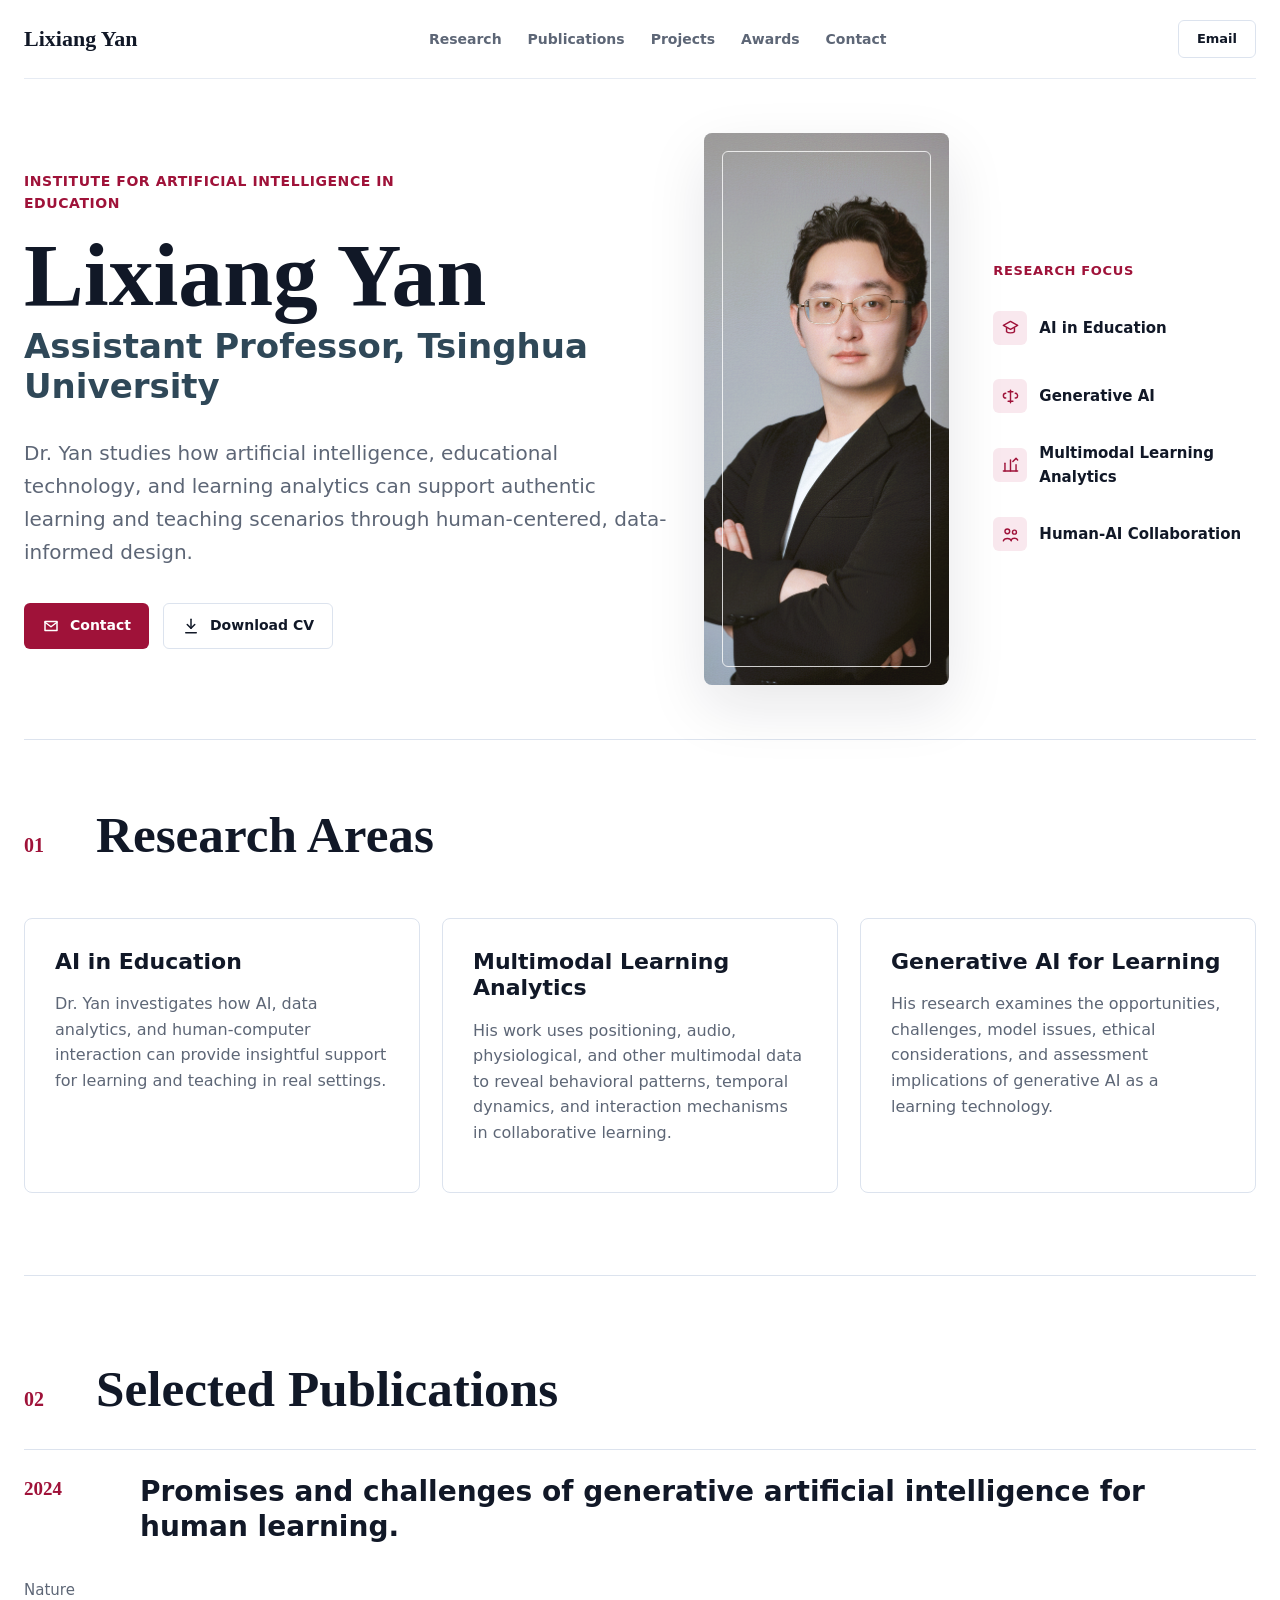
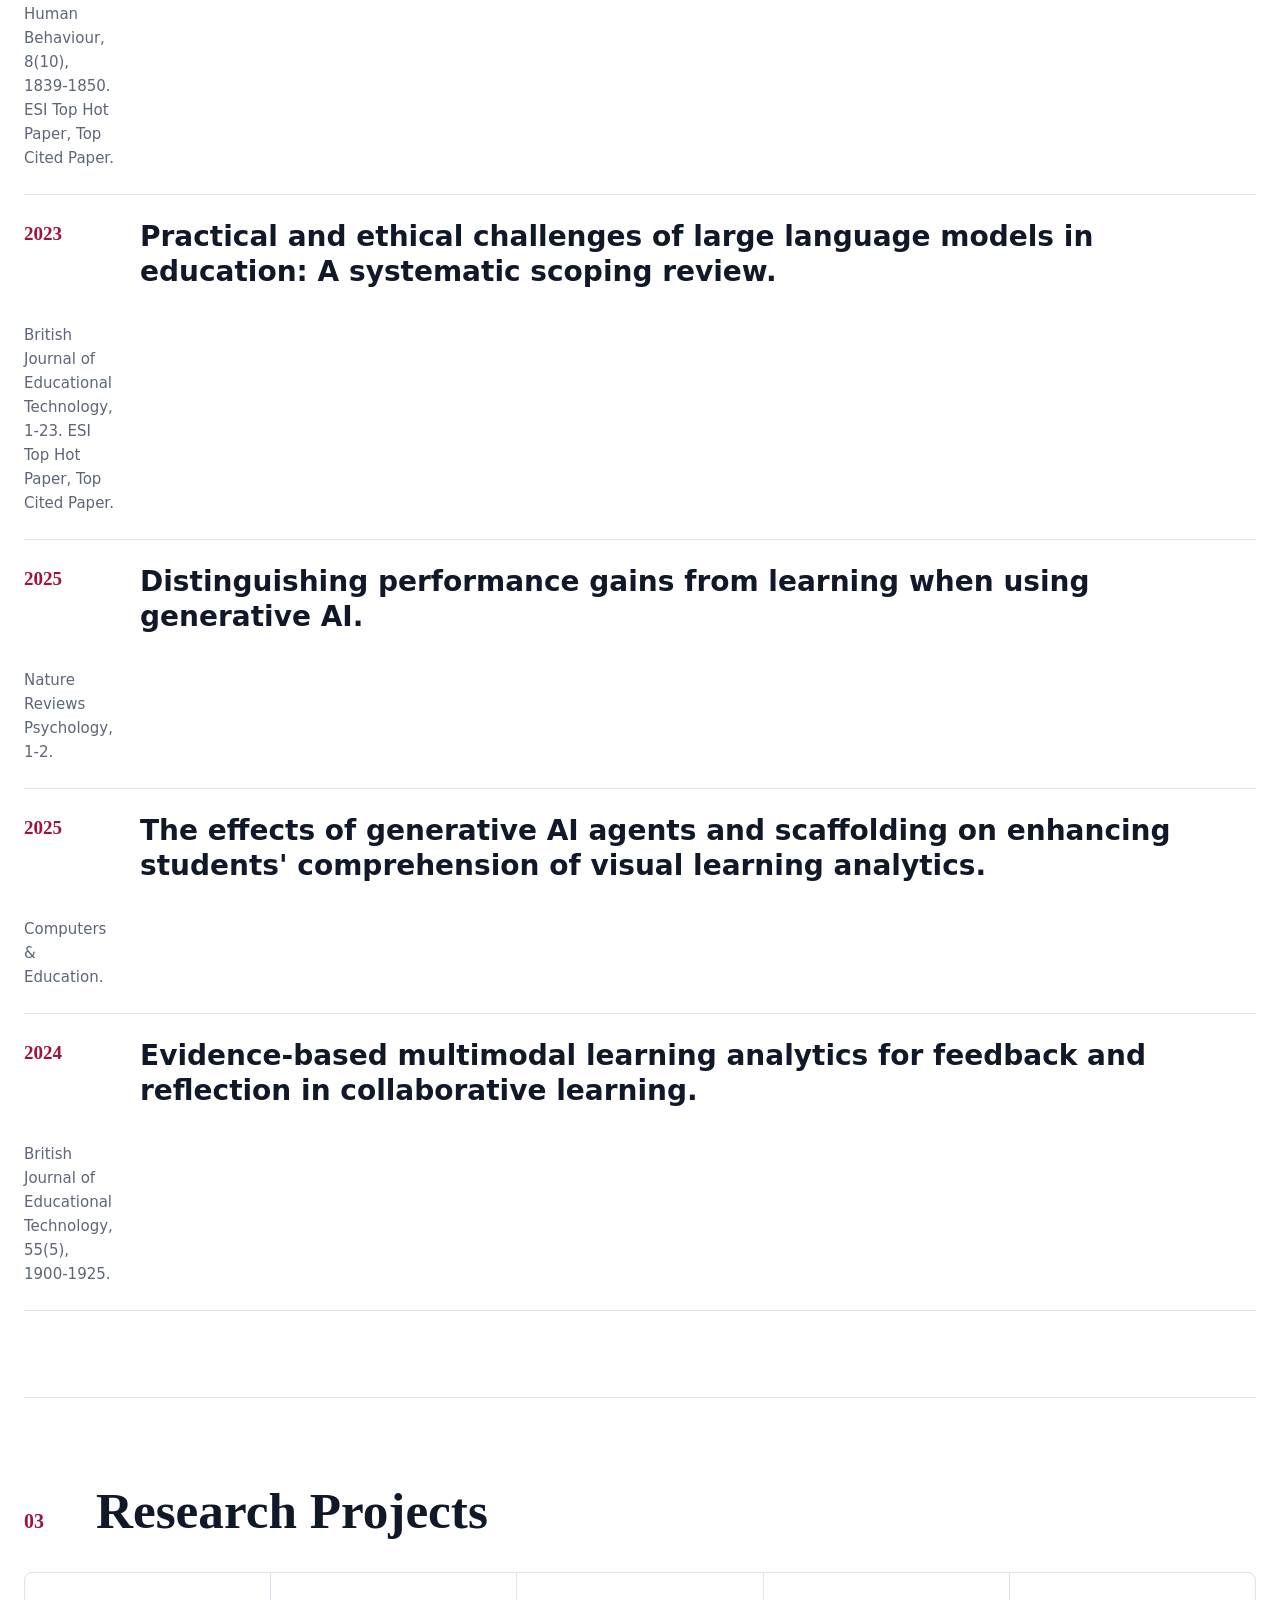
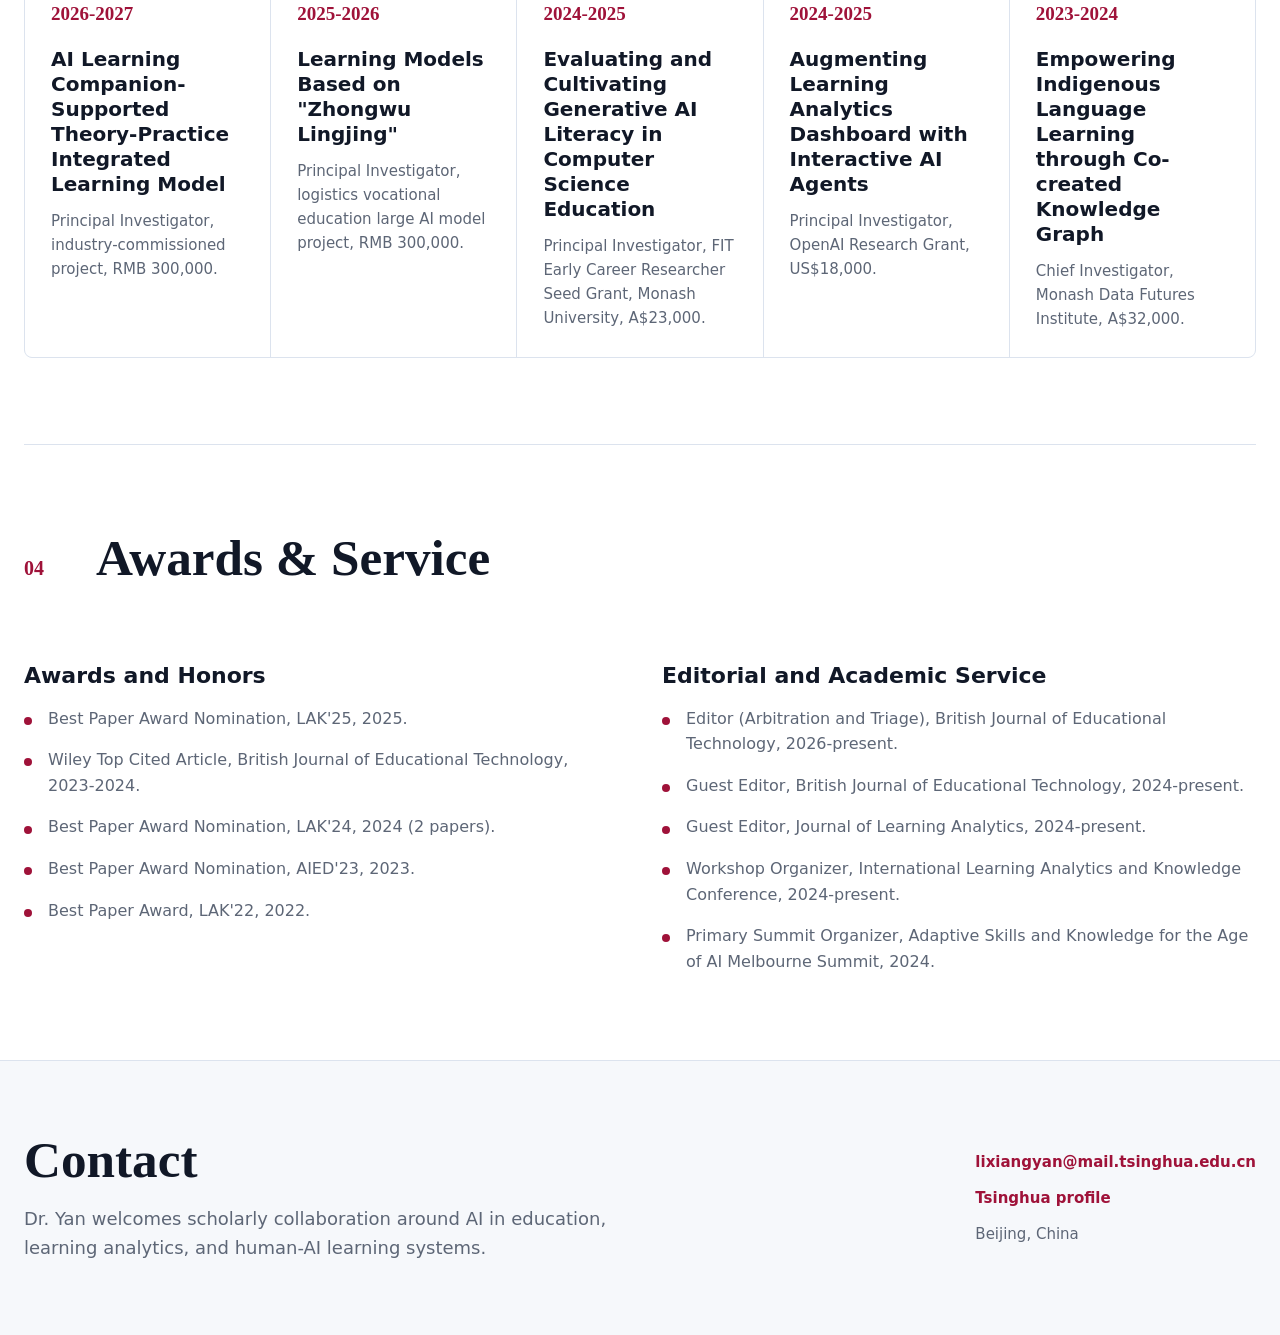
==== index.html @ d9749d1f "Create academic portfolio website" ====
<!doctype html>
<html lang="en">
  <head>
    <meta charset="utf-8" />
    <meta name="viewport" content="width=device-width, initial-scale=1" />
    <title>Lixiang Yan | Academic Portfolio</title>
    <meta
      name="description"
      content="Academic portfolio for Dr. Lixiang Yan, Assistant Professor at the Institute for Artificial Intelligence in Education, Tsinghua University."
    />
    <link rel="stylesheet" href="styles.css" />
  </head>
  <body>
    <header class="site-header">
      <a class="wordmark" href="#top" aria-label="Lixiang Yan home">Lixiang Yan</a>
      <nav class="nav" aria-label="Primary navigation">
        <a href="#research">Research</a>
        <a href="#publications">Publications</a>
        <a href="#projects">Projects</a>
        <a href="#awards">Awards</a>
        <a href="#contact">Contact</a>
      </nav>
      <a class="header-action" href="mailto:lixiangyan@mail.tsinghua.edu.cn">Email</a>
    </header>

    <main id="top">
      <section class="hero section-shell" aria-labelledby="hero-title">
        <div class="hero-copy">
          <p class="institution">Institute for Artificial Intelligence in Education</p>
          <h1 id="hero-title">Lixiang Yan</h1>
          <p class="role">Assistant Professor, Tsinghua University</p>
          <p class="hero-summary">
            Dr. Yan studies how artificial intelligence, educational technology, and learning analytics can support authentic learning and teaching scenarios through human-centered, data-informed design.
          </p>
          <div class="hero-actions" aria-label="Profile actions">
            <a class="button button-primary" href="mailto:lixiangyan@mail.tsinghua.edu.cn">
              <svg aria-hidden="true" viewBox="0 0 24 24">
                <path d="M4 6h16v12H4z" />
                <path d="m4 7 8 6 8-6" />
              </svg>
              Contact
            </a>
            <a class="button button-secondary" href="Lixiang%20Yan%20-%20Faculty%20CV.pdf">
              <svg aria-hidden="true" viewBox="0 0 24 24">
                <path d="M12 3v12" />
                <path d="m7 10 5 5 5-5" />
                <path d="M5 21h14" />
              </svg>
              Download CV
            </a>
          </div>
        </div>

        <div class="portrait-panel">
          <img src="profile.png" alt="Portrait of Dr. Lixiang Yan" />
        </div>

        <aside class="focus-panel" aria-label="Research focus">
          <h2>Research Focus</h2>
          <ul>
            <li>
              <span class="line-icon" aria-hidden="true">
                <svg viewBox="0 0 24 24"><path d="M3 8 12 3l9 5-9 5z" /><path d="M7 11v5c2 2 8 2 10 0v-5" /></svg>
              </span>
              AI in Education
            </li>
            <li>
              <span class="line-icon" aria-hidden="true">
                <svg viewBox="0 0 24 24"><path d="M12 4v16" /><path d="M6 8a3 3 0 1 0 0 6" /><path d="M18 8a3 3 0 1 1 0 6" /><path d="M9 6h6" /><path d="M9 18h6" /></svg>
              </span>
              Generative AI
            </li>
            <li>
              <span class="line-icon" aria-hidden="true">
                <svg viewBox="0 0 24 24"><path d="M5 19V9" /><path d="M12 19V5" /><path d="M19 19v-8" /><path d="M3 19h18" /><path d="m15 7 4-4 2 2" /></svg>
              </span>
              Multimodal Learning Analytics
            </li>
            <li>
              <span class="line-icon" aria-hidden="true">
                <svg viewBox="0 0 24 24"><circle cx="8" cy="8" r="3" /><circle cx="17" cy="9" r="2.5" /><path d="M3 20c1-4 9-4 10 0" /><path d="M13 19c1-3 7-3 8 0" /></svg>
              </span>
              Human-AI Collaboration
            </li>
          </ul>
        </aside>
      </section>

      <section id="research" class="section-shell research-grid" aria-labelledby="research-title">
        <div class="section-heading">
          <span>01</span>
          <h2 id="research-title">Research Areas</h2>
        </div>
        <article class="research-card">
          <h3>AI in Education</h3>
          <p>
            Dr. Yan investigates how AI, data analytics, and human-computer interaction can provide insightful support for learning and teaching in real settings.
          </p>
        </article>
        <article class="research-card">
          <h3>Multimodal Learning Analytics</h3>
          <p>
            His work uses positioning, audio, physiological, and other multimodal data to reveal behavioral patterns, temporal dynamics, and interaction mechanisms in collaborative learning.
          </p>
        </article>
        <article class="research-card">
          <h3>Generative AI for Learning</h3>
          <p>
            His research examines the opportunities, challenges, model issues, ethical considerations, and assessment implications of generative AI as a learning technology.
          </p>
        </article>
      </section>

      <section id="publications" class="section-shell split-section" aria-labelledby="publications-title">
        <div class="section-heading">
          <span>02</span>
          <h2 id="publications-title">Selected Publications</h2>
        </div>
        <div class="publication-list">
          <article class="publication">
            <span>2024</span>
            <h3>Promises and challenges of generative artificial intelligence for human learning.</h3>
            <p>Nature Human Behaviour, 8(10), 1839-1850. ESI Top Hot Paper, Top Cited Paper.</p>
          </article>
          <article class="publication">
            <span>2023</span>
            <h3>Practical and ethical challenges of large language models in education: A systematic scoping review.</h3>
            <p>British Journal of Educational Technology, 1-23. ESI Top Hot Paper, Top Cited Paper.</p>
          </article>
          <article class="publication">
            <span>2025</span>
            <h3>Distinguishing performance gains from learning when using generative AI.</h3>
            <p>Nature Reviews Psychology, 1-2.</p>
          </article>
          <article class="publication">
            <span>2025</span>
            <h3>The effects of generative AI agents and scaffolding on enhancing students' comprehension of visual learning analytics.</h3>
            <p>Computers & Education.</p>
          </article>
          <article class="publication">
            <span>2024</span>
            <h3>Evidence-based multimodal learning analytics for feedback and reflection in collaborative learning.</h3>
            <p>British Journal of Educational Technology, 55(5), 1900-1925.</p>
          </article>
        </div>
      </section>

      <section id="projects" class="section-shell projects-section" aria-labelledby="projects-title">
        <div class="section-heading">
          <span>03</span>
          <h2 id="projects-title">Research Projects</h2>
        </div>
        <div class="timeline">
          <article class="timeline-item">
            <time>2026-2027</time>
            <h3>AI Learning Companion-Supported Theory-Practice Integrated Learning Model</h3>
            <p>Principal Investigator, industry-commissioned project, RMB 300,000.</p>
          </article>
          <article class="timeline-item">
            <time>2025-2026</time>
            <h3>Learning Models Based on "Zhongwu Lingjing"</h3>
            <p>Principal Investigator, logistics vocational education large AI model project, RMB 300,000.</p>
          </article>
          <article class="timeline-item">
            <time>2024-2025</time>
            <h3>Evaluating and Cultivating Generative AI Literacy in Computer Science Education</h3>
            <p>Principal Investigator, FIT Early Career Researcher Seed Grant, Monash University, A$23,000.</p>
          </article>
          <article class="timeline-item">
            <time>2024-2025</time>
            <h3>Augmenting Learning Analytics Dashboard with Interactive AI Agents</h3>
            <p>Principal Investigator, OpenAI Research Grant, US$18,000.</p>
          </article>
          <article class="timeline-item">
            <time>2023-2024</time>
            <h3>Empowering Indigenous Language Learning through Co-created Knowledge Graph</h3>
            <p>Chief Investigator, Monash Data Futures Institute, A$32,000.</p>
          </article>
        </div>
      </section>

      <section id="awards" class="section-shell awards-grid" aria-labelledby="awards-title">
        <div class="section-heading">
          <span>04</span>
          <h2 id="awards-title">Awards & Service</h2>
        </div>
        <article>
          <h3>Awards and Honors</h3>
          <ul class="clean-list">
            <li>Best Paper Award Nomination, LAK'25, 2025.</li>
            <li>Wiley Top Cited Article, British Journal of Educational Technology, 2023-2024.</li>
            <li>Best Paper Award Nomination, LAK'24, 2024 (2 papers).</li>
            <li>Best Paper Award Nomination, AIED'23, 2023.</li>
            <li>Best Paper Award, LAK'22, 2022.</li>
          </ul>
        </article>
        <article>
          <h3>Editorial and Academic Service</h3>
          <ul class="clean-list">
            <li>Editor (Arbitration and Triage), British Journal of Educational Technology, 2026-present.</li>
            <li>Guest Editor, British Journal of Educational Technology, 2024-present.</li>
            <li>Guest Editor, Journal of Learning Analytics, 2024-present.</li>
            <li>Workshop Organizer, International Learning Analytics and Knowledge Conference, 2024-present.</li>
            <li>Primary Summit Organizer, Adaptive Skills and Knowledge for the Age of AI Melbourne Summit, 2024.</li>
          </ul>
        </article>
      </section>

      <section id="contact" class="contact-band" aria-labelledby="contact-title">
        <div class="section-shell contact-inner">
          <div>
            <h2 id="contact-title">Contact</h2>
            <p>Dr. Yan welcomes scholarly collaboration around AI in education, learning analytics, and human-AI learning systems.</p>
          </div>
          <address>
            <a href="mailto:lixiangyan@mail.tsinghua.edu.cn">lixiangyan@mail.tsinghua.edu.cn</a>
            <a href="https://www.ioe.tsinghua.edu.cn/info/1131/3718.htm">Tsinghua profile</a>
            <span>Beijing, China</span>
          </address>
        </div>
      </section>
    </main>

    <script src="script.js"></script>
  </body>
</html>
---- styles.css ----
:root {
  --bg: #ffffff;
  --surface: #f6f8fb;
  --surface-strong: #eef2f7;
  --ink: #111827;
  --muted: #5d6676;
  --soft: #8a94a6;
  --line: #dce3ee;
  --accent: #9f1239;
  --accent-deep: #7f0d2d;
  --accent-soft: #f9e8ee;
  --blue-gray: #2f4858;
  --shadow: 0 22px 60px rgba(17, 24, 39, 0.1);
  --max: 1280px;
}

* {
  box-sizing: border-box;
}

html {
  scroll-behavior: smooth;
}

body {
  margin: 0;
  background: var(--bg);
  color: var(--ink);
  font-family:
    Inter, ui-sans-serif, system-ui, -apple-system, BlinkMacSystemFont, "Segoe UI",
    sans-serif;
  line-height: 1.6;
  text-rendering: optimizeLegibility;
}

img {
  display: block;
  max-width: 100%;
}

a {
  color: inherit;
  text-decoration: none;
}

.site-header {
  position: sticky;
  top: 0;
  z-index: 20;
  display: grid;
  grid-template-columns: auto 1fr auto;
  align-items: center;
  gap: 32px;
  width: min(100% - 48px, var(--max));
  margin: 0 auto;
  padding: 20px 0;
  background: rgba(255, 255, 255, 0.88);
  backdrop-filter: blur(18px);
  border-bottom: 1px solid rgba(220, 227, 238, 0.7);
}

.site-header.is-scrolled {
  box-shadow: 0 14px 28px rgba(17, 24, 39, 0.06);
}

.wordmark {
  font-family: Georgia, "Times New Roman", serif;
  font-size: 22px;
  font-weight: 700;
  letter-spacing: 0;
}

.nav {
  display: flex;
  justify-content: center;
  gap: 26px;
  color: var(--muted);
  font-size: 14px;
  font-weight: 600;
}

.nav a,
.header-action,
.button {
  transition:
    color 180ms ease,
    border-color 180ms ease,
    background 180ms ease,
    transform 180ms ease;
}

.nav a:hover,
.nav a:focus-visible {
  color: var(--accent);
}

.header-action {
  display: inline-flex;
  align-items: center;
  justify-content: center;
  min-height: 38px;
  padding: 0 18px;
  border: 1px solid var(--line);
  border-radius: 6px;
  color: var(--ink);
  font-size: 13px;
  font-weight: 700;
}

.header-action:hover,
.header-action:focus-visible {
  border-color: var(--accent);
  color: var(--accent);
}

.section-shell {
  width: min(100% - 48px, var(--max));
  margin: 0 auto;
}

.hero {
  display: grid;
  grid-template-columns: minmax(0, 1fr) minmax(240px, 0.38fr) minmax(235px, 0.42fr);
  grid-template-areas:
    "copy portrait focus";
  gap: 36px;
  align-items: center;
  min-height: 660px;
  padding: 54px 0 54px;
}

.hero-copy {
  grid-area: copy;
  max-width: 690px;
}

.institution {
  max-width: 440px;
  margin: 0 0 18px;
  color: var(--accent);
  font-size: 14px;
  font-weight: 800;
  letter-spacing: 0.04em;
  text-transform: uppercase;
}

h1,
h2,
h3,
p {
  margin-top: 0;
}

h1 {
  margin-bottom: 8px;
  font-family: Georgia, "Times New Roman", serif;
  font-size: clamp(60px, 7vw, 94px);
  font-weight: 700;
  line-height: 0.96;
  letter-spacing: 0;
}

.role {
  margin-bottom: 30px;
  color: var(--blue-gray);
  font-size: clamp(22px, 3vw, 34px);
  font-weight: 650;
  line-height: 1.18;
}

.hero-summary {
  max-width: 650px;
  margin-bottom: 34px;
  color: var(--muted);
  font-size: 20px;
  line-height: 1.65;
}

.hero-actions {
  display: flex;
  flex-wrap: wrap;
  gap: 14px;
}

.button {
  display: inline-flex;
  align-items: center;
  justify-content: center;
  gap: 10px;
  min-height: 46px;
  padding: 0 18px;
  border-radius: 6px;
  font-size: 14px;
  font-weight: 800;
}

.button svg {
  width: 18px;
  height: 18px;
  fill: none;
  stroke: currentColor;
  stroke-linecap: round;
  stroke-linejoin: round;
  stroke-width: 2;
}

.button-primary {
  background: var(--accent);
  color: #fff;
}

.button-primary:hover,
.button-primary:focus-visible {
  background: var(--accent-deep);
  transform: translateY(-1px);
}

.button-secondary {
  border: 1px solid var(--line);
  color: var(--ink);
}

.button-secondary:hover,
.button-secondary:focus-visible {
  border-color: var(--accent);
  color: var(--accent);
  transform: translateY(-1px);
}

.portrait-panel {
  grid-area: portrait;
  align-self: stretch;
  justify-self: center;
  position: relative;
  overflow: hidden;
  width: 100%;
  max-width: 310px;
  aspect-ratio: 4 / 5;
  min-height: 0;
  border-radius: 8px;
  background: var(--surface-strong);
  box-shadow: var(--shadow);
}

.portrait-panel::before {
  content: "";
  position: absolute;
  inset: 18px;
  z-index: 1;
  border: 1px solid rgba(255, 255, 255, 0.78);
  border-radius: 6px;
  pointer-events: none;
}

.portrait-panel img {
  width: 100%;
  height: 100%;
  object-fit: cover;
  object-position: 50% 19%;
}

.focus-panel {
  grid-area: focus;
  display: block;
  align-self: center;
  padding: 0 0 0 8px;
  border-top: 0;
}

.focus-panel h2 {
  margin: 0 0 24px;
  font-size: 13px;
  font-weight: 800;
  letter-spacing: 0.05em;
  text-transform: uppercase;
  color: var(--accent);
}

.focus-panel ul {
  display: grid;
  grid-template-columns: 1fr;
  gap: 22px;
  margin: 0;
  padding: 0;
  list-style: none;
}

.focus-panel li {
  display: flex;
  align-items: center;
  gap: 12px;
  min-height: 46px;
  color: var(--ink);
  font-size: 15px;
  font-weight: 750;
}

.line-icon {
  display: inline-grid;
  place-items: center;
  flex: 0 0 auto;
  width: 34px;
  height: 34px;
  border-radius: 6px;
  background: var(--accent-soft);
  color: var(--accent);
}

.line-icon svg {
  width: 19px;
  height: 19px;
  fill: none;
  stroke: currentColor;
  stroke-linecap: round;
  stroke-linejoin: round;
  stroke-width: 1.8;
}

.section-heading {
  display: grid;
  grid-template-columns: 54px 1fr;
  gap: 18px;
  align-items: baseline;
  margin-bottom: 34px;
}

.section-heading span {
  color: var(--accent);
  font-family: Georgia, "Times New Roman", serif;
  font-size: 20px;
  font-weight: 700;
}

.section-heading h2,
.contact-inner h2 {
  margin: 0;
  font-family: Georgia, "Times New Roman", serif;
  font-size: clamp(34px, 4vw, 54px);
  font-weight: 700;
  line-height: 1.05;
  letter-spacing: 0;
}

.research-grid {
  display: grid;
  grid-template-columns: repeat(3, 1fr);
  gap: 22px;
  padding: 68px 0 82px;
  border-top: 1px solid var(--line);
}

.research-grid .section-heading {
  grid-column: 1 / -1;
}

.research-card {
  min-height: 260px;
  padding: 30px;
  border: 1px solid var(--line);
  border-radius: 8px;
  background: #fff;
}

.research-card h3,
.awards-grid h3 {
  margin-bottom: 16px;
  color: var(--ink);
  font-size: 22px;
  line-height: 1.2;
}

.research-card p,
.timeline-item p,
.publication p,
.contact-inner p {
  color: var(--muted);
}

.split-section,
.projects-section,
.awards-grid {
  padding: 86px 0;
  border-top: 1px solid var(--line);
}

.publication-list {
  display: grid;
  gap: 0;
  border-top: 1px solid var(--line);
}

.publication {
  display: grid;
  grid-template-columns: 90px minmax(0, 1fr);
  gap: 26px;
  padding: 24px 0;
  border-bottom: 1px solid var(--line);
}

.publication span,
.timeline-item time {
  color: var(--accent);
  font-family: Georgia, "Times New Roman", serif;
  font-size: 19px;
  font-weight: 700;
}

.publication h3 {
  margin-bottom: 8px;
  font-size: clamp(20px, 2.2vw, 28px);
  line-height: 1.25;
}

.publication p {
  margin-bottom: 0;
  font-size: 15px;
}

.timeline {
  display: grid;
  grid-template-columns: repeat(5, 1fr);
  gap: 1px;
  background: var(--line);
  border: 1px solid var(--line);
  border-radius: 8px;
  overflow: hidden;
}

.timeline-item {
  display: flex;
  flex-direction: column;
  min-height: 300px;
  padding: 26px;
  background: #fff;
}

.timeline-item h3 {
  margin: 18px 0 12px;
  font-size: 20px;
  line-height: 1.25;
}

.timeline-item p {
  margin-bottom: 0;
  font-size: 15px;
}

.awards-grid {
  display: grid;
  grid-template-columns: 1fr 1fr;
  gap: 44px;
}

.awards-grid .section-heading {
  grid-column: 1 / -1;
}

.clean-list {
  display: grid;
  gap: 16px;
  margin: 0;
  padding: 0;
  list-style: none;
}

.clean-list li {
  position: relative;
  padding-left: 24px;
  color: var(--muted);
}

.clean-list li::before {
  content: "";
  position: absolute;
  top: 0.7em;
  left: 0;
  width: 8px;
  height: 8px;
  border-radius: 50%;
  background: var(--accent);
}

.contact-band {
  background: var(--surface);
  border-top: 1px solid var(--line);
}

.contact-inner {
  display: grid;
  grid-template-columns: 1fr auto;
  gap: 48px;
  align-items: center;
  padding: 72px 0;
}

.contact-inner p {
  max-width: 650px;
  margin: 18px 0 0;
  font-size: 18px;
}

address {
  display: grid;
  gap: 12px;
  min-width: 280px;
  font-style: normal;
  color: var(--muted);
  font-size: 15px;
}

address a {
  color: var(--accent);
  font-weight: 750;
}

address a:hover,
address a:focus-visible {
  color: var(--accent-deep);
}

:focus-visible {
  outline: 3px solid rgba(159, 18, 57, 0.24);
  outline-offset: 3px;
}

@media (max-width: 980px) {
  .site-header {
    grid-template-columns: 1fr auto;
    gap: 16px;
  }

  .nav {
    grid-column: 1 / -1;
    grid-row: 2;
    justify-content: flex-start;
    gap: 18px;
    overflow-x: auto;
    padding-bottom: 2px;
  }

  .hero {
    grid-template-columns: 1fr;
    grid-template-areas:
      "copy"
      "portrait"
      "focus";
    padding-top: 54px;
  }

  .portrait-panel {
    max-width: 340px;
  }

  .research-grid,
  .awards-grid,
  .contact-inner {
    grid-template-columns: 1fr;
  }

  .timeline {
    grid-template-columns: 1fr 1fr;
  }
}

@media (max-width: 700px) {
  .site-header,
  .section-shell {
    width: min(100% - 32px, var(--max));
  }

  .header-action {
    min-height: 34px;
    padding: 0 14px;
  }

  .nav {
    gap: 9px;
    font-size: 13px;
  }

  .hero {
    min-height: auto;
    padding: 42px 0 46px;
    gap: 28px;
  }

  .institution {
    font-size: 12px;
  }

  h1 {
    font-size: clamp(48px, 15vw, 68px);
  }

  .hero-summary {
    font-size: 17px;
  }

  .portrait-panel {
    max-width: 285px;
  }

  .focus-panel,
  .publication {
    grid-template-columns: 1fr;
    gap: 14px;
  }

  .focus-panel ul,
  .timeline {
    grid-template-columns: 1fr;
  }

  .research-grid,
  .split-section,
  .projects-section,
  .awards-grid {
    padding: 58px 0;
  }

  .research-card,
  .timeline-item {
    min-height: auto;
    padding: 24px;
  }

  .section-heading {
    grid-template-columns: 1fr;
    gap: 6px;
  }
}

@media (prefers-reduced-motion: reduce) {
  *,
  *::before,
  *::after {
    scroll-behavior: auto !important;
    transition-duration: 0.001ms !important;
  }
}
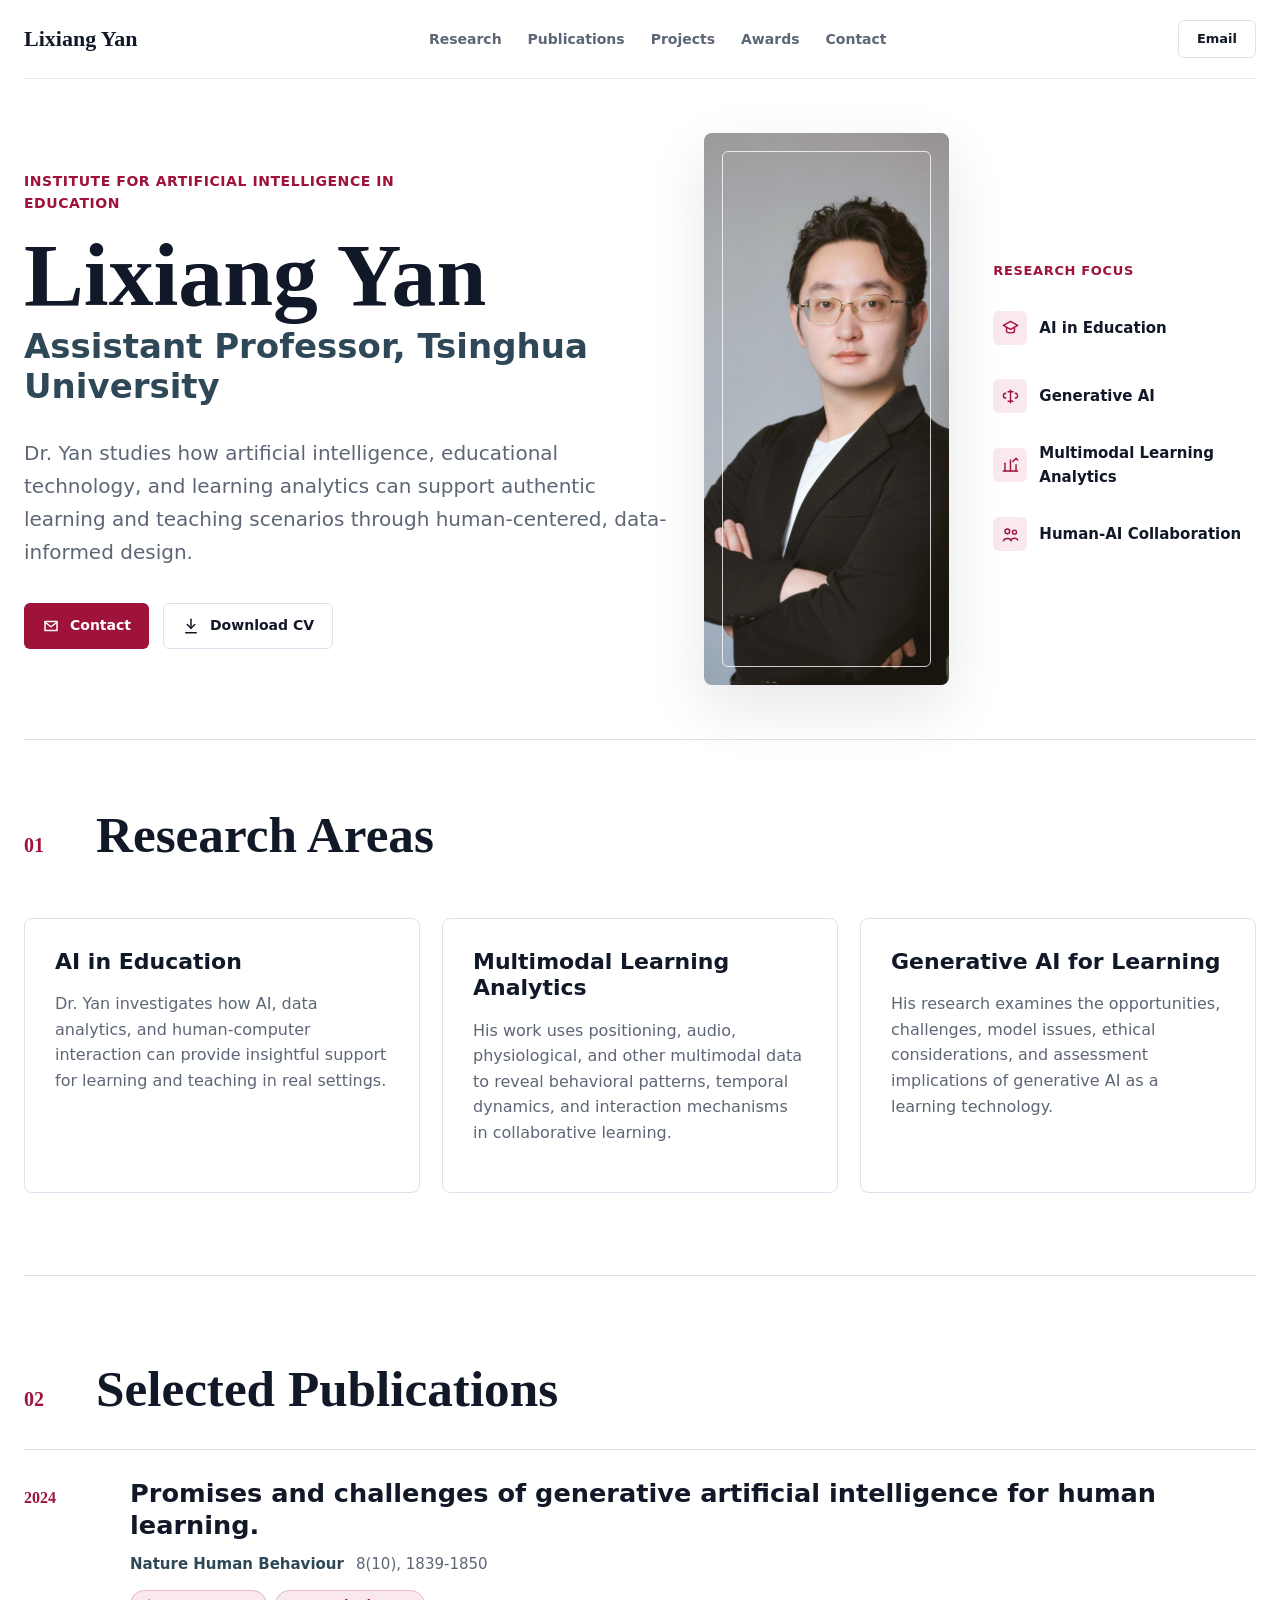
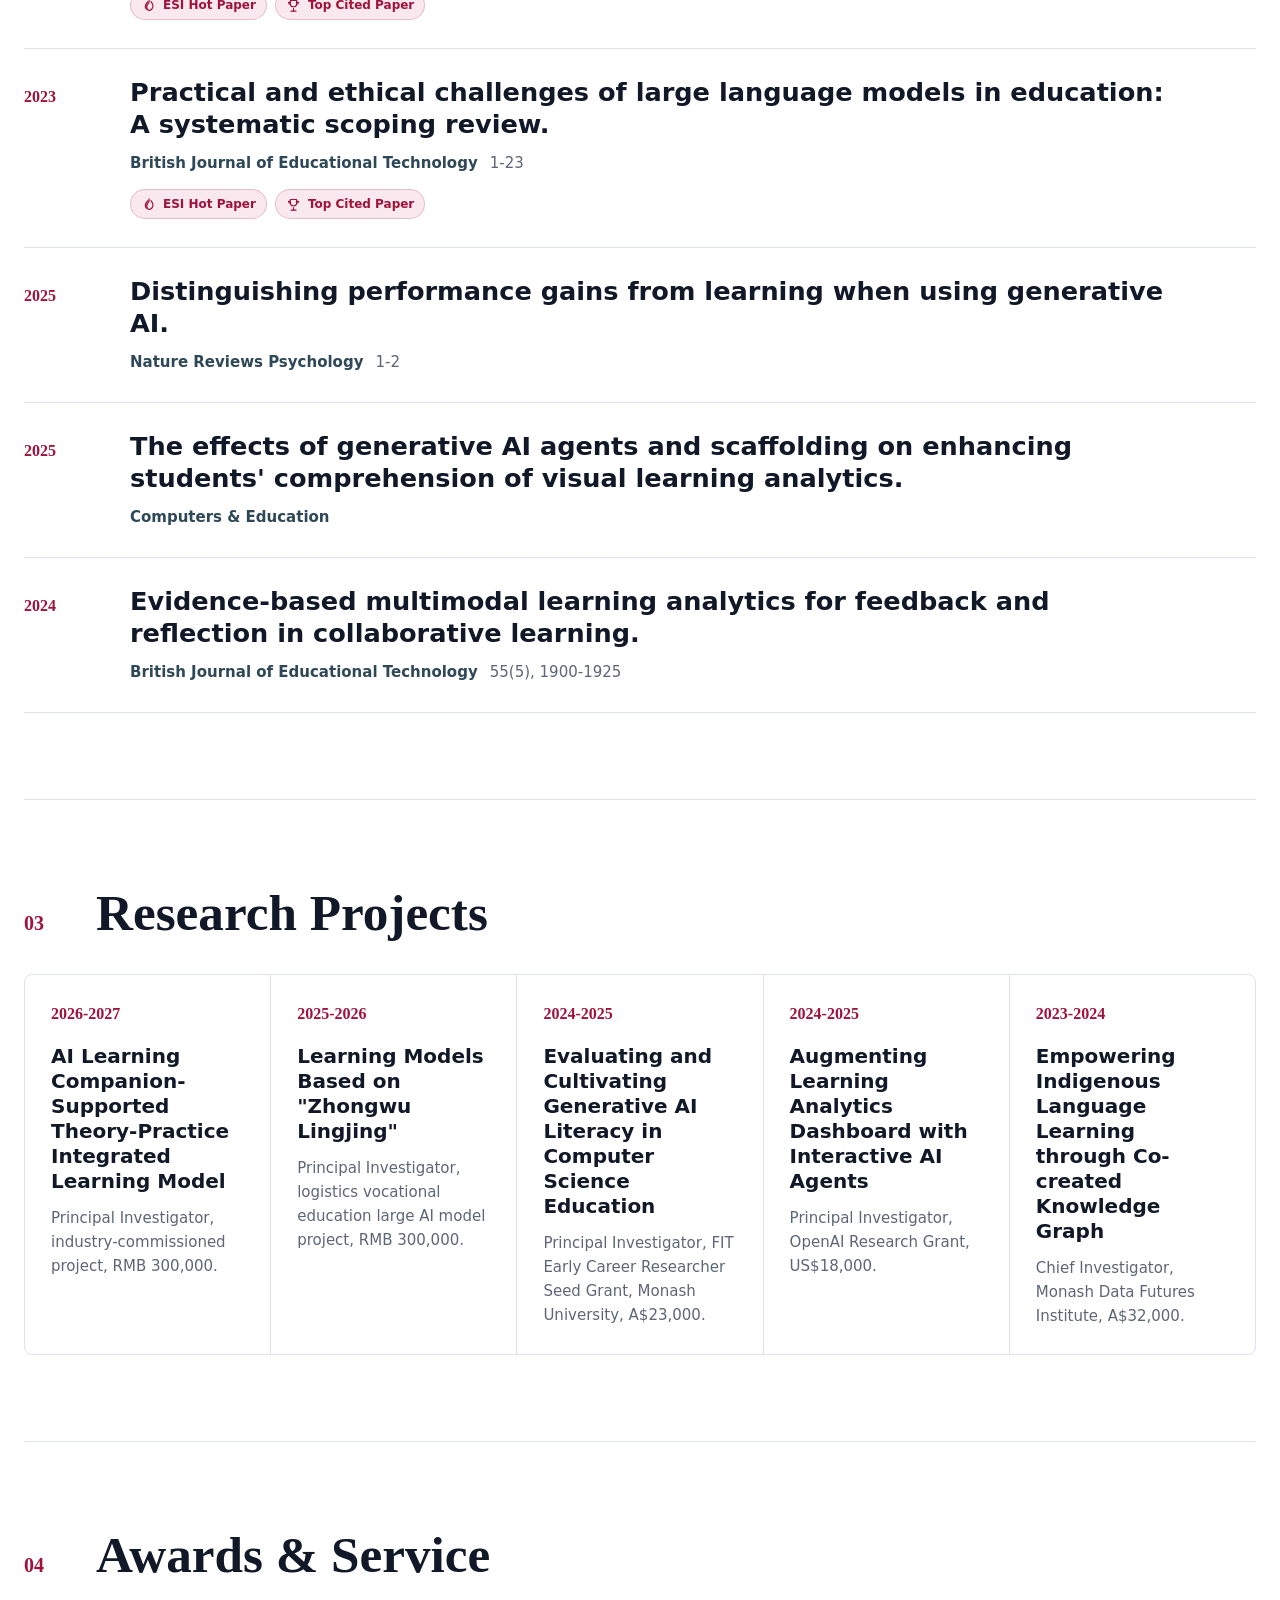
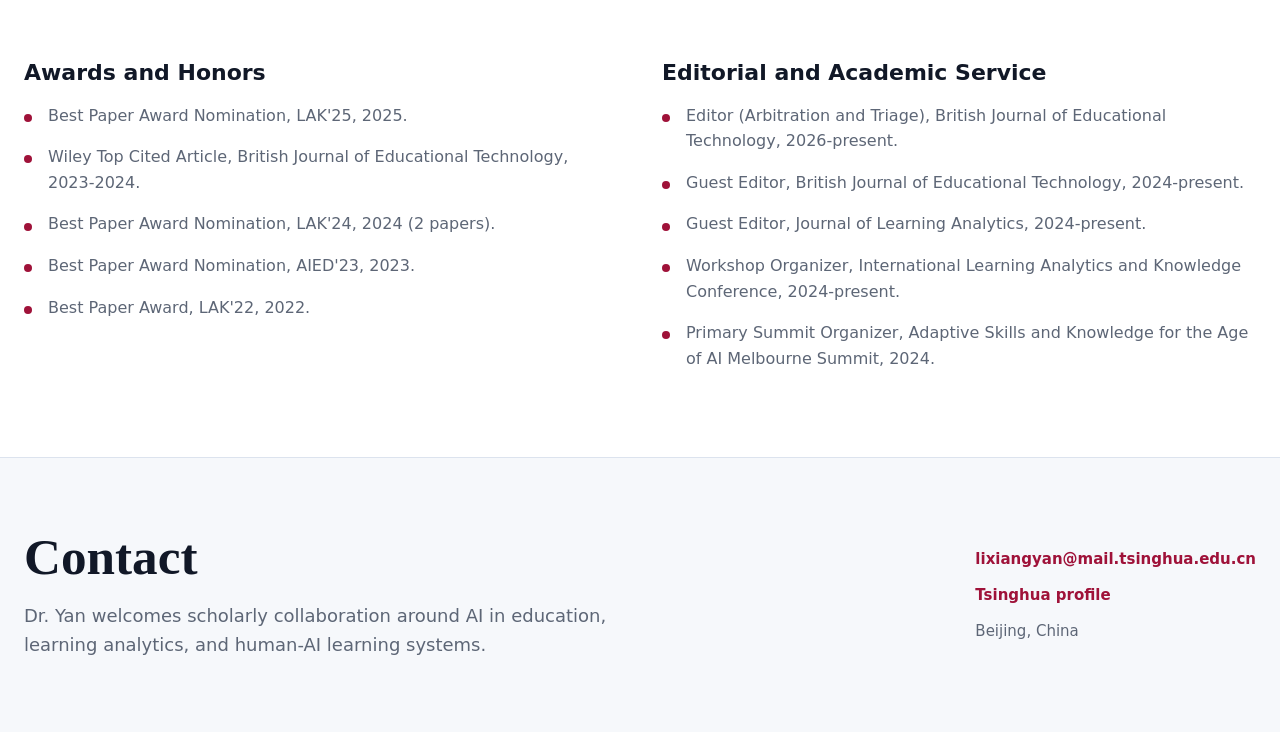
==== commit 6cbfb212: "Fix publication metadata layout" ====
--- a/index.html
+++ b/index.html
@@ -118,29 +118,59 @@
         </div>
         <div class="publication-list">
           <article class="publication">
-            <span>2024</span>
-            <h3>Promises and challenges of generative artificial intelligence for human learning.</h3>
-            <p>Nature Human Behaviour, 8(10), 1839-1850. ESI Top Hot Paper, Top Cited Paper.</p>
-          </article>
-          <article class="publication">
-            <span>2023</span>
-            <h3>Practical and ethical challenges of large language models in education: A systematic scoping review.</h3>
-            <p>British Journal of Educational Technology, 1-23. ESI Top Hot Paper, Top Cited Paper.</p>
-          </article>
-          <article class="publication">
-            <span>2025</span>
-            <h3>Distinguishing performance gains from learning when using generative AI.</h3>
-            <p>Nature Reviews Psychology, 1-2.</p>
-          </article>
-          <article class="publication">
-            <span>2025</span>
-            <h3>The effects of generative AI agents and scaffolding on enhancing students' comprehension of visual learning analytics.</h3>
-            <p>Computers & Education.</p>
-          </article>
-          <article class="publication">
-            <span>2024</span>
-            <h3>Evidence-based multimodal learning analytics for feedback and reflection in collaborative learning.</h3>
-            <p>British Journal of Educational Technology, 55(5), 1900-1925.</p>
+            <span class="pub-year">2024</span>
+            <div class="pub-body">
+              <h3>Promises and challenges of generative artificial intelligence for human learning.</h3>
+              <p class="journal"><strong>Nature Human Behaviour</strong><span>8(10), 1839-1850</span></p>
+              <div class="pub-tags" aria-label="Publication labels">
+                <span class="pub-tag">
+                  <svg aria-hidden="true" viewBox="0 0 24 24"><path d="M13 3s1 4-2 7c-2 2-3 4-1 7" /><path d="M16 6c4 4 4 9 1 12a6 6 0 0 1-10-5c0-3 2-5 4-7" /></svg>
+                  ESI Hot Paper
+                </span>
+                <span class="pub-tag">
+                  <svg aria-hidden="true" viewBox="0 0 24 24"><path d="M8 21h8" /><path d="M12 17v4" /><path d="M7 4h10v5a5 5 0 0 1-10 0z" /><path d="M7 7H4a3 3 0 0 0 3 3" /><path d="M17 7h3a3 3 0 0 1-3 3" /></svg>
+                  Top Cited Paper
+                </span>
+              </div>
+            </div>
+          </article>
+          <article class="publication">
+            <span class="pub-year">2023</span>
+            <div class="pub-body">
+              <h3>Practical and ethical challenges of large language models in education: A systematic scoping review.</h3>
+              <p class="journal"><strong>British Journal of Educational Technology</strong><span>1-23</span></p>
+              <div class="pub-tags" aria-label="Publication labels">
+                <span class="pub-tag">
+                  <svg aria-hidden="true" viewBox="0 0 24 24"><path d="M13 3s1 4-2 7c-2 2-3 4-1 7" /><path d="M16 6c4 4 4 9 1 12a6 6 0 0 1-10-5c0-3 2-5 4-7" /></svg>
+                  ESI Hot Paper
+                </span>
+                <span class="pub-tag">
+                  <svg aria-hidden="true" viewBox="0 0 24 24"><path d="M8 21h8" /><path d="M12 17v4" /><path d="M7 4h10v5a5 5 0 0 1-10 0z" /><path d="M7 7H4a3 3 0 0 0 3 3" /><path d="M17 7h3a3 3 0 0 1-3 3" /></svg>
+                  Top Cited Paper
+                </span>
+              </div>
+            </div>
+          </article>
+          <article class="publication">
+            <span class="pub-year">2025</span>
+            <div class="pub-body">
+              <h3>Distinguishing performance gains from learning when using generative AI.</h3>
+              <p class="journal"><strong>Nature Reviews Psychology</strong><span>1-2</span></p>
+            </div>
+          </article>
+          <article class="publication">
+            <span class="pub-year">2025</span>
+            <div class="pub-body">
+              <h3>The effects of generative AI agents and scaffolding on enhancing students' comprehension of visual learning analytics.</h3>
+              <p class="journal"><strong>Computers & Education</strong></p>
+            </div>
+          </article>
+          <article class="publication">
+            <span class="pub-year">2024</span>
+            <div class="pub-body">
+              <h3>Evidence-based multimodal learning analytics for feedback and reflection in collaborative learning.</h3>
+              <p class="journal"><strong>British Journal of Educational Technology</strong><span>55(5), 1900-1925</span></p>
+            </div>
           </article>
         </div>
       </section>
--- a/styles.css
+++ b/styles.css
@@ -391,29 +391,79 @@
 
 .publication {
   display: grid;
-  grid-template-columns: 90px minmax(0, 1fr);
-  gap: 26px;
-  padding: 24px 0;
+  grid-template-columns: 74px minmax(0, 1fr);
+  gap: 32px;
+  padding: 28px 0;
   border-bottom: 1px solid var(--line);
 }
 
-.publication span,
+.publication .pub-year,
 .timeline-item time {
   color: var(--accent);
   font-family: Georgia, "Times New Roman", serif;
-  font-size: 19px;
+  font-size: 16px;
   font-weight: 700;
 }
 
+.publication .pub-year {
+  padding-top: 7px;
+}
+
 .publication h3 {
-  margin-bottom: 8px;
-  font-size: clamp(20px, 2.2vw, 28px);
+  margin-bottom: 10px;
+  max-width: 1060px;
+  font-size: clamp(21px, 2vw, 30px);
   line-height: 1.25;
 }
 
-.publication p {
+.publication .journal {
+  display: flex;
+  flex-wrap: wrap;
+  gap: 8px 12px;
+  align-items: baseline;
   margin-bottom: 0;
   font-size: 15px;
+}
+
+.publication .journal strong {
+  color: var(--blue-gray);
+  font-weight: 800;
+}
+
+.publication .journal span {
+  color: var(--muted);
+}
+
+.pub-tags {
+  display: flex;
+  flex-wrap: wrap;
+  gap: 8px;
+  margin-top: 14px;
+}
+
+.pub-tag {
+  display: inline-flex;
+  align-items: center;
+  gap: 7px;
+  min-height: 30px;
+  padding: 0 10px;
+  border: 1px solid rgba(159, 18, 57, 0.2);
+  border-radius: 999px;
+  background: var(--accent-soft);
+  color: var(--accent);
+  font-size: 12px;
+  font-weight: 850;
+  line-height: 1;
+}
+
+.pub-tag svg {
+  width: 15px;
+  height: 15px;
+  fill: none;
+  stroke: currentColor;
+  stroke-linecap: round;
+  stroke-linejoin: round;
+  stroke-width: 1.9;
 }
 
 .timeline {
@@ -603,7 +653,11 @@
   .focus-panel,
   .publication {
     grid-template-columns: 1fr;
-    gap: 14px;
+    gap: 8px;
+  }
+
+  .publication .pub-year {
+    padding-top: 0;
   }
 
   .focus-panel ul,
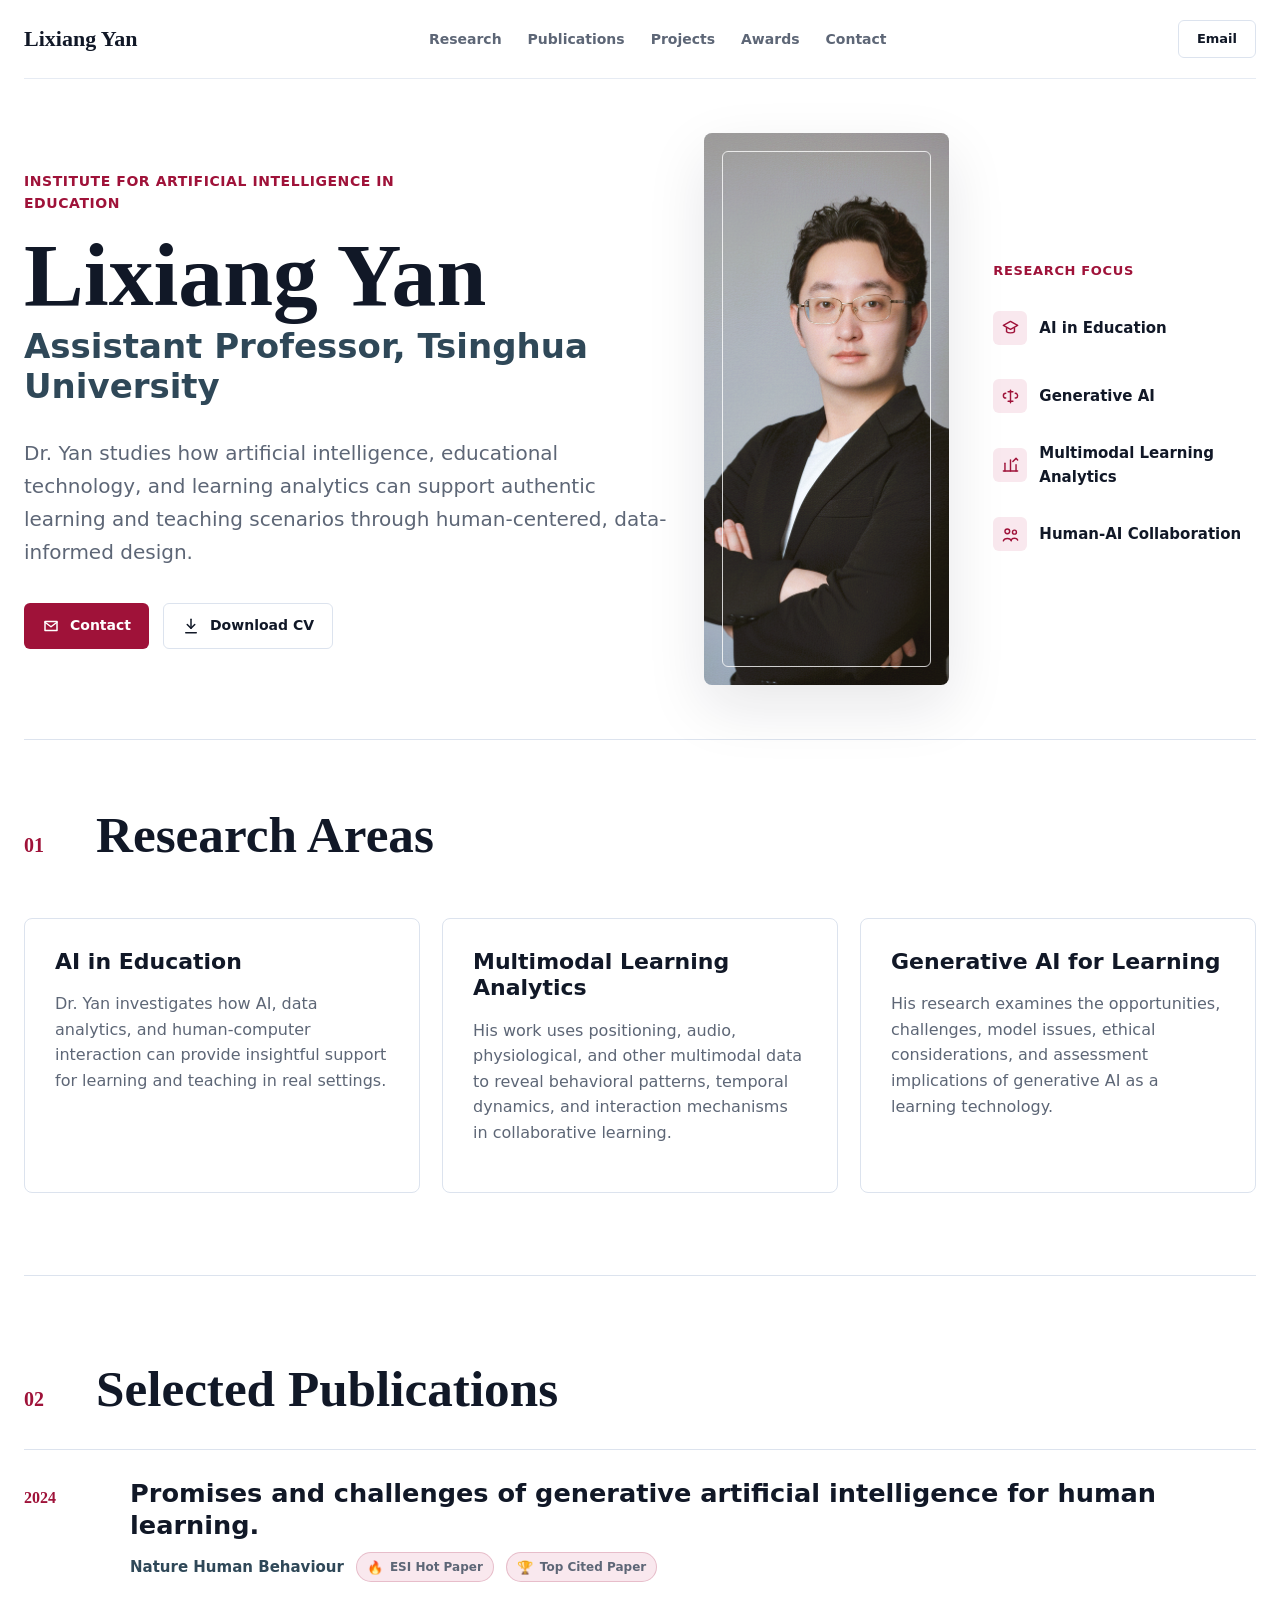
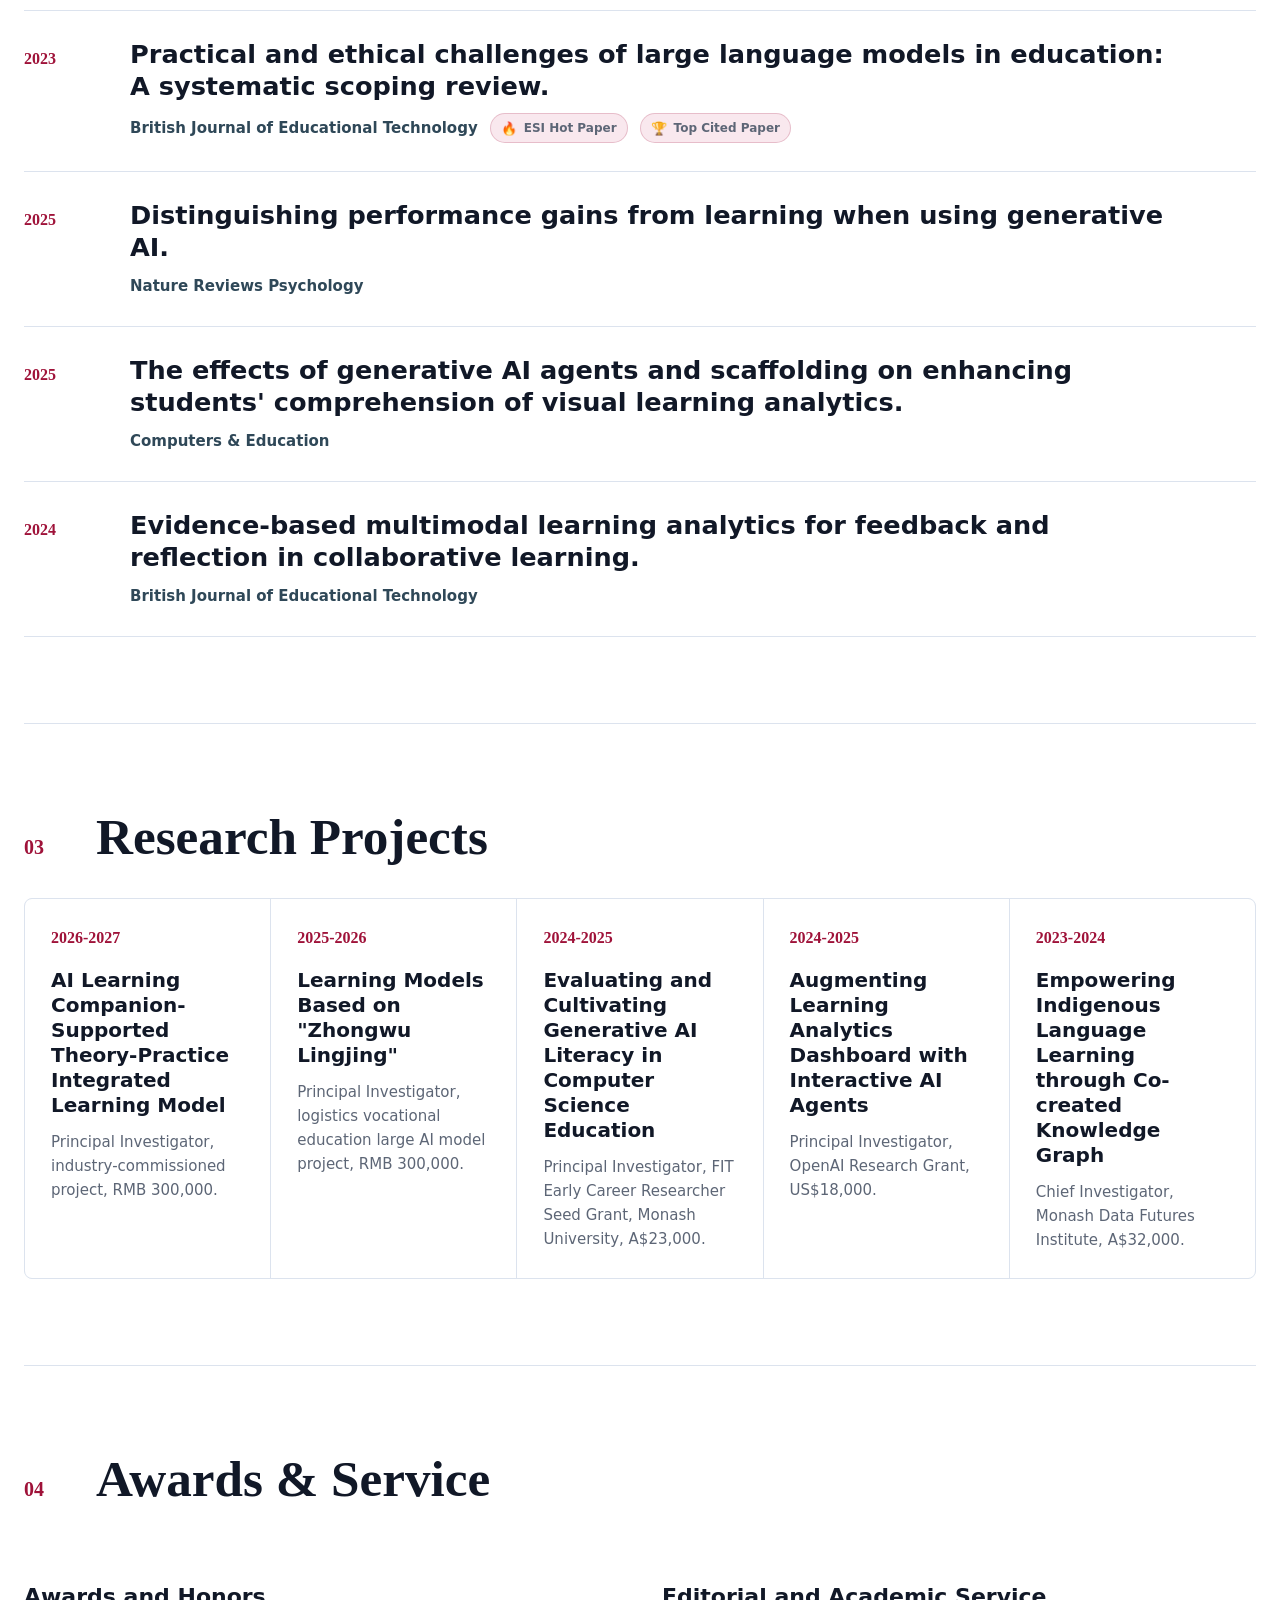
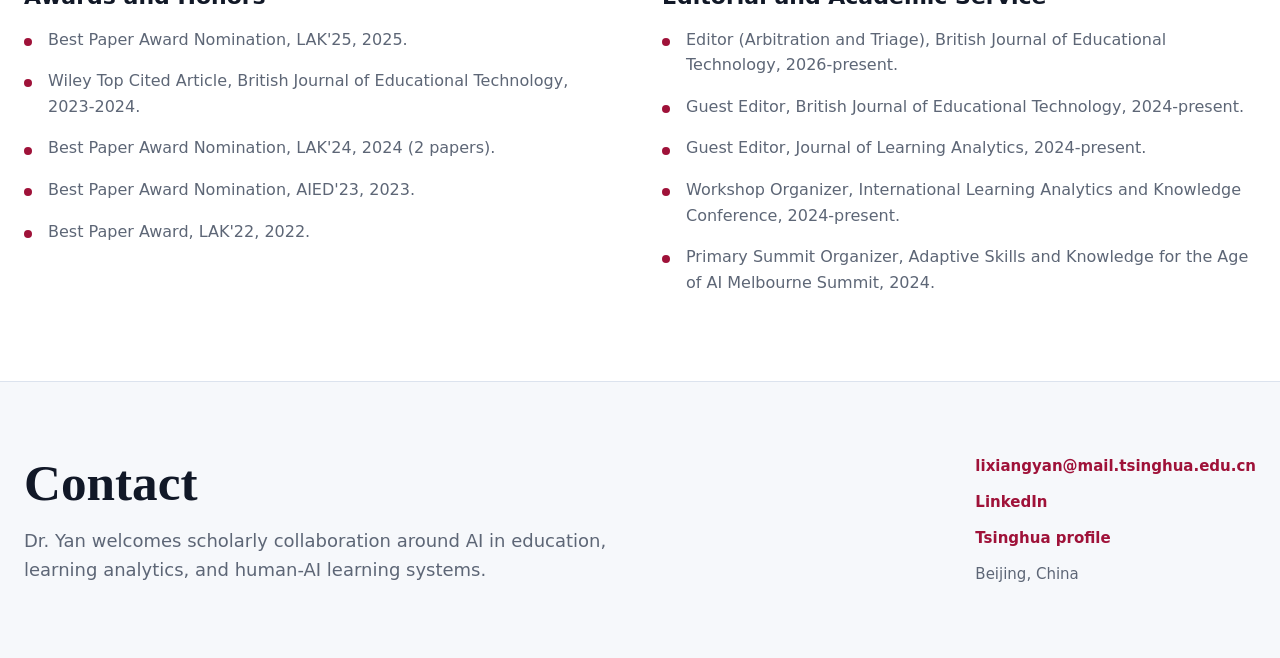
==== commit 2ba6138e: "Link publications and simplify metadata" ====
--- a/index.html
+++ b/index.html
@@ -120,56 +120,64 @@
           <article class="publication">
             <span class="pub-year">2024</span>
             <div class="pub-body">
-              <h3>Promises and challenges of generative artificial intelligence for human learning.</h3>
-              <p class="journal"><strong>Nature Human Behaviour</strong><span>8(10), 1839-1850</span></p>
-              <div class="pub-tags" aria-label="Publication labels">
-                <span class="pub-tag">
-                  <svg aria-hidden="true" viewBox="0 0 24 24"><path d="M13 3s1 4-2 7c-2 2-3 4-1 7" /><path d="M16 6c4 4 4 9 1 12a6 6 0 0 1-10-5c0-3 2-5 4-7" /></svg>
-                  ESI Hot Paper
-                </span>
-                <span class="pub-tag">
-                  <svg aria-hidden="true" viewBox="0 0 24 24"><path d="M8 21h8" /><path d="M12 17v4" /><path d="M7 4h10v5a5 5 0 0 1-10 0z" /><path d="M7 7H4a3 3 0 0 0 3 3" /><path d="M17 7h3a3 3 0 0 1-3 3" /></svg>
-                  Top Cited Paper
-                </span>
-              </div>
+              <h3>
+                <a href="https://doi.org/10.1038/s41562-024-02004-5" target="_blank" rel="noopener noreferrer">
+                  Promises and challenges of generative artificial intelligence for human learning.
+                </a>
+              </h3>
+              <p class="journal">
+                <strong>Nature Human Behaviour</strong>
+                <span class="pub-tag"><span aria-hidden="true">🔥</span> ESI Hot Paper</span>
+                <span class="pub-tag"><span aria-hidden="true">🏆</span> Top Cited Paper</span>
+              </p>
             </div>
           </article>
           <article class="publication">
             <span class="pub-year">2023</span>
             <div class="pub-body">
-              <h3>Practical and ethical challenges of large language models in education: A systematic scoping review.</h3>
-              <p class="journal"><strong>British Journal of Educational Technology</strong><span>1-23</span></p>
-              <div class="pub-tags" aria-label="Publication labels">
-                <span class="pub-tag">
-                  <svg aria-hidden="true" viewBox="0 0 24 24"><path d="M13 3s1 4-2 7c-2 2-3 4-1 7" /><path d="M16 6c4 4 4 9 1 12a6 6 0 0 1-10-5c0-3 2-5 4-7" /></svg>
-                  ESI Hot Paper
-                </span>
-                <span class="pub-tag">
-                  <svg aria-hidden="true" viewBox="0 0 24 24"><path d="M8 21h8" /><path d="M12 17v4" /><path d="M7 4h10v5a5 5 0 0 1-10 0z" /><path d="M7 7H4a3 3 0 0 0 3 3" /><path d="M17 7h3a3 3 0 0 1-3 3" /></svg>
-                  Top Cited Paper
-                </span>
-              </div>
+              <h3>
+                <a href="https://doi.org/10.1111/bjet.13370" target="_blank" rel="noopener noreferrer">
+                  Practical and ethical challenges of large language models in education: A systematic scoping review.
+                </a>
+              </h3>
+              <p class="journal">
+                <strong>British Journal of Educational Technology</strong>
+                <span class="pub-tag"><span aria-hidden="true">🔥</span> ESI Hot Paper</span>
+                <span class="pub-tag"><span aria-hidden="true">🏆</span> Top Cited Paper</span>
+              </p>
             </div>
           </article>
           <article class="publication">
             <span class="pub-year">2025</span>
             <div class="pub-body">
-              <h3>Distinguishing performance gains from learning when using generative AI.</h3>
-              <p class="journal"><strong>Nature Reviews Psychology</strong><span>1-2</span></p>
+              <h3>
+                <a href="https://doi.org/10.1038/s44159-025-00467-5" target="_blank" rel="noopener noreferrer">
+                  Distinguishing performance gains from learning when using generative AI.
+                </a>
+              </h3>
+              <p class="journal"><strong>Nature Reviews Psychology</strong></p>
             </div>
           </article>
           <article class="publication">
             <span class="pub-year">2025</span>
             <div class="pub-body">
-              <h3>The effects of generative AI agents and scaffolding on enhancing students' comprehension of visual learning analytics.</h3>
+              <h3>
+                <a href="https://doi.org/10.1016/j.compedu.2025.105322" target="_blank" rel="noopener noreferrer">
+                  The effects of generative AI agents and scaffolding on enhancing students' comprehension of visual learning analytics.
+                </a>
+              </h3>
               <p class="journal"><strong>Computers & Education</strong></p>
             </div>
           </article>
           <article class="publication">
             <span class="pub-year">2024</span>
             <div class="pub-body">
-              <h3>Evidence-based multimodal learning analytics for feedback and reflection in collaborative learning.</h3>
-              <p class="journal"><strong>British Journal of Educational Technology</strong><span>55(5), 1900-1925</span></p>
+              <h3>
+                <a href="https://doi.org/10.1111/bjet.13498" target="_blank" rel="noopener noreferrer">
+                  Evidence-based multimodal learning analytics for feedback and reflection in collaborative learning.
+                </a>
+              </h3>
+              <p class="journal"><strong>British Journal of Educational Technology</strong></p>
             </div>
           </article>
         </div>
@@ -244,6 +252,7 @@
           </div>
           <address>
             <a href="mailto:lixiangyan@mail.tsinghua.edu.cn">lixiangyan@mail.tsinghua.edu.cn</a>
+            <a href="https://www.linkedin.com/in/jimmieyan/">LinkedIn</a>
             <a href="https://www.ioe.tsinghua.edu.cn/info/1131/3718.htm">Tsinghua profile</a>
             <span>Beijing, China</span>
           </address>
--- a/styles.css
+++ b/styles.css
@@ -416,6 +416,18 @@
   line-height: 1.25;
 }
 
+.publication h3 a {
+  color: inherit;
+  text-decoration: none;
+  text-underline-offset: 4px;
+}
+
+.publication h3 a:hover,
+.publication h3 a:focus-visible {
+  color: var(--accent);
+  text-decoration: underline;
+}
+
 .publication .journal {
   display: flex;
   flex-wrap: wrap;
@@ -432,13 +444,6 @@
 
 .publication .journal span {
   color: var(--muted);
-}
-
-.pub-tags {
-  display: flex;
-  flex-wrap: wrap;
-  gap: 8px;
-  margin-top: 14px;
 }
 
 .pub-tag {
@@ -456,14 +461,10 @@
   line-height: 1;
 }
 
-.pub-tag svg {
-  width: 15px;
-  height: 15px;
-  fill: none;
-  stroke: currentColor;
-  stroke-linecap: round;
-  stroke-linejoin: round;
-  stroke-width: 1.9;
+.pub-tag span {
+  display: inline-block;
+  font-size: 13px;
+  line-height: 1;
 }
 
 .timeline {
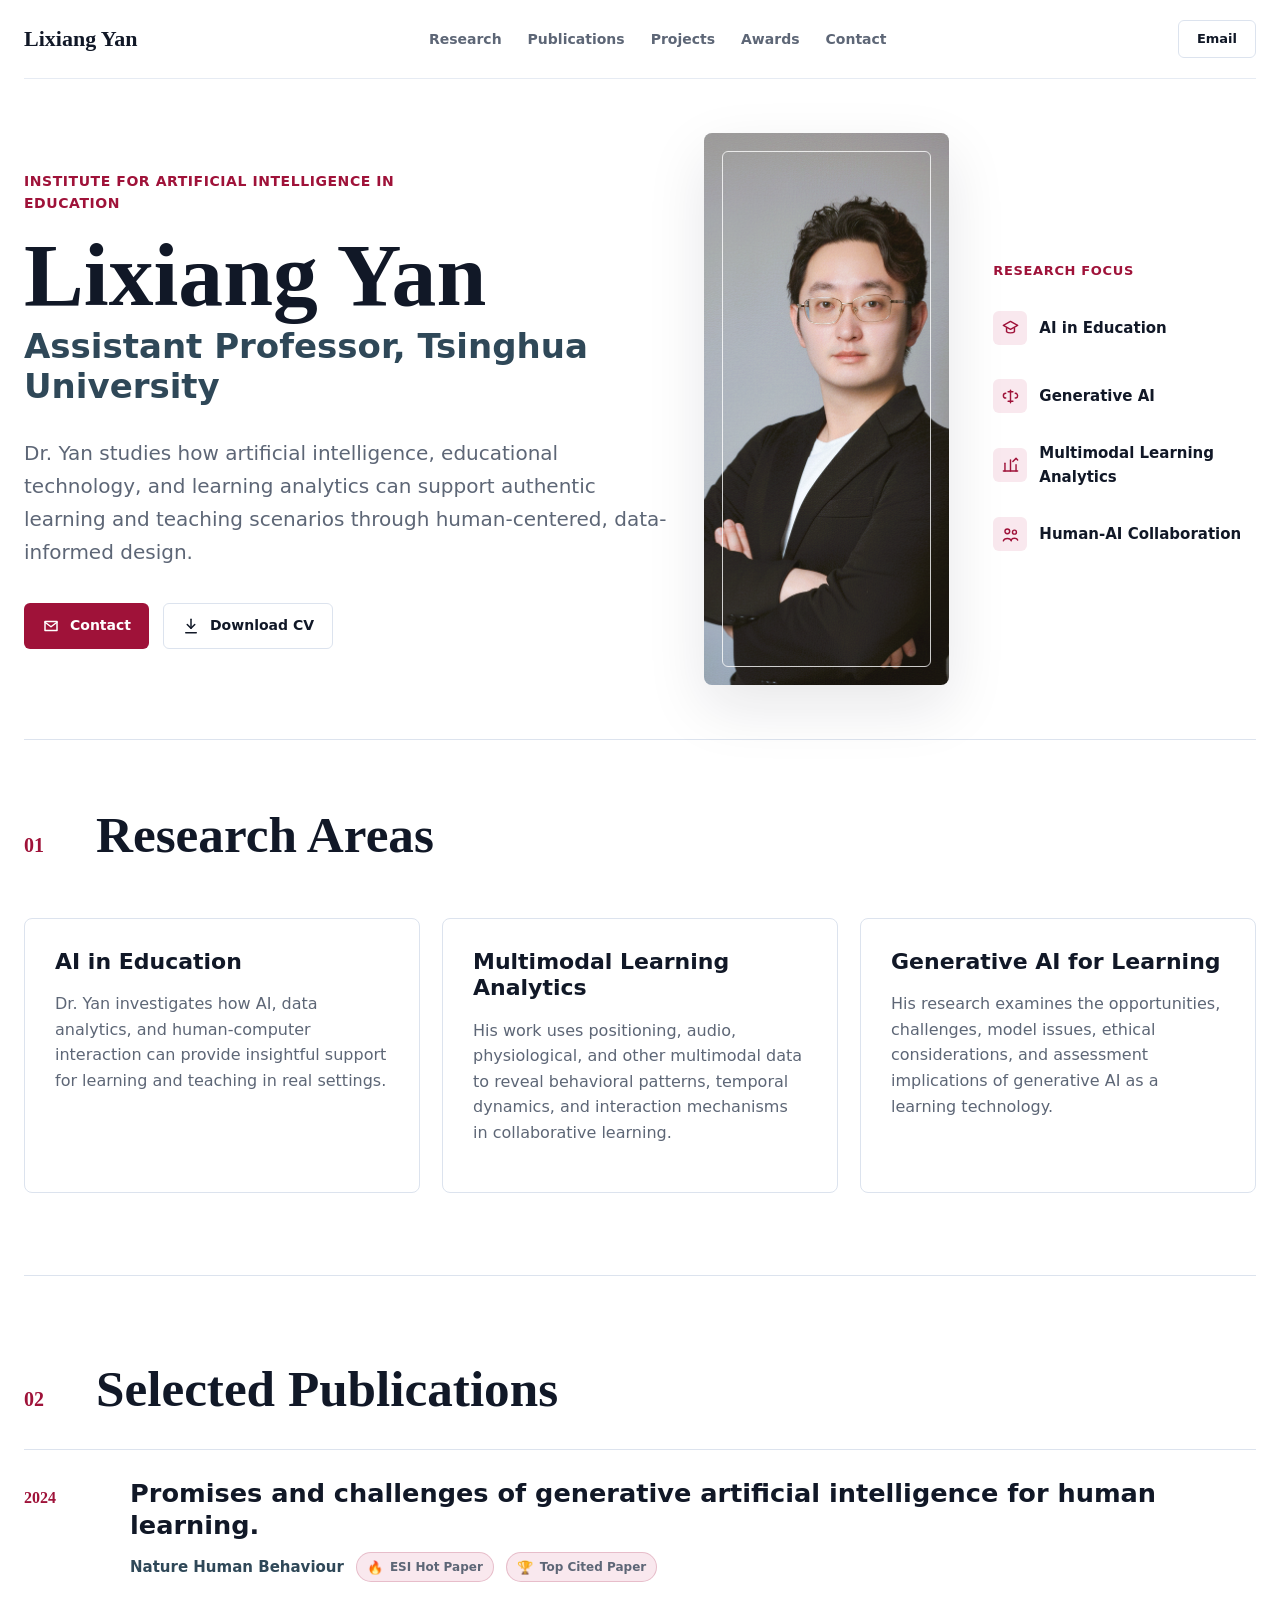
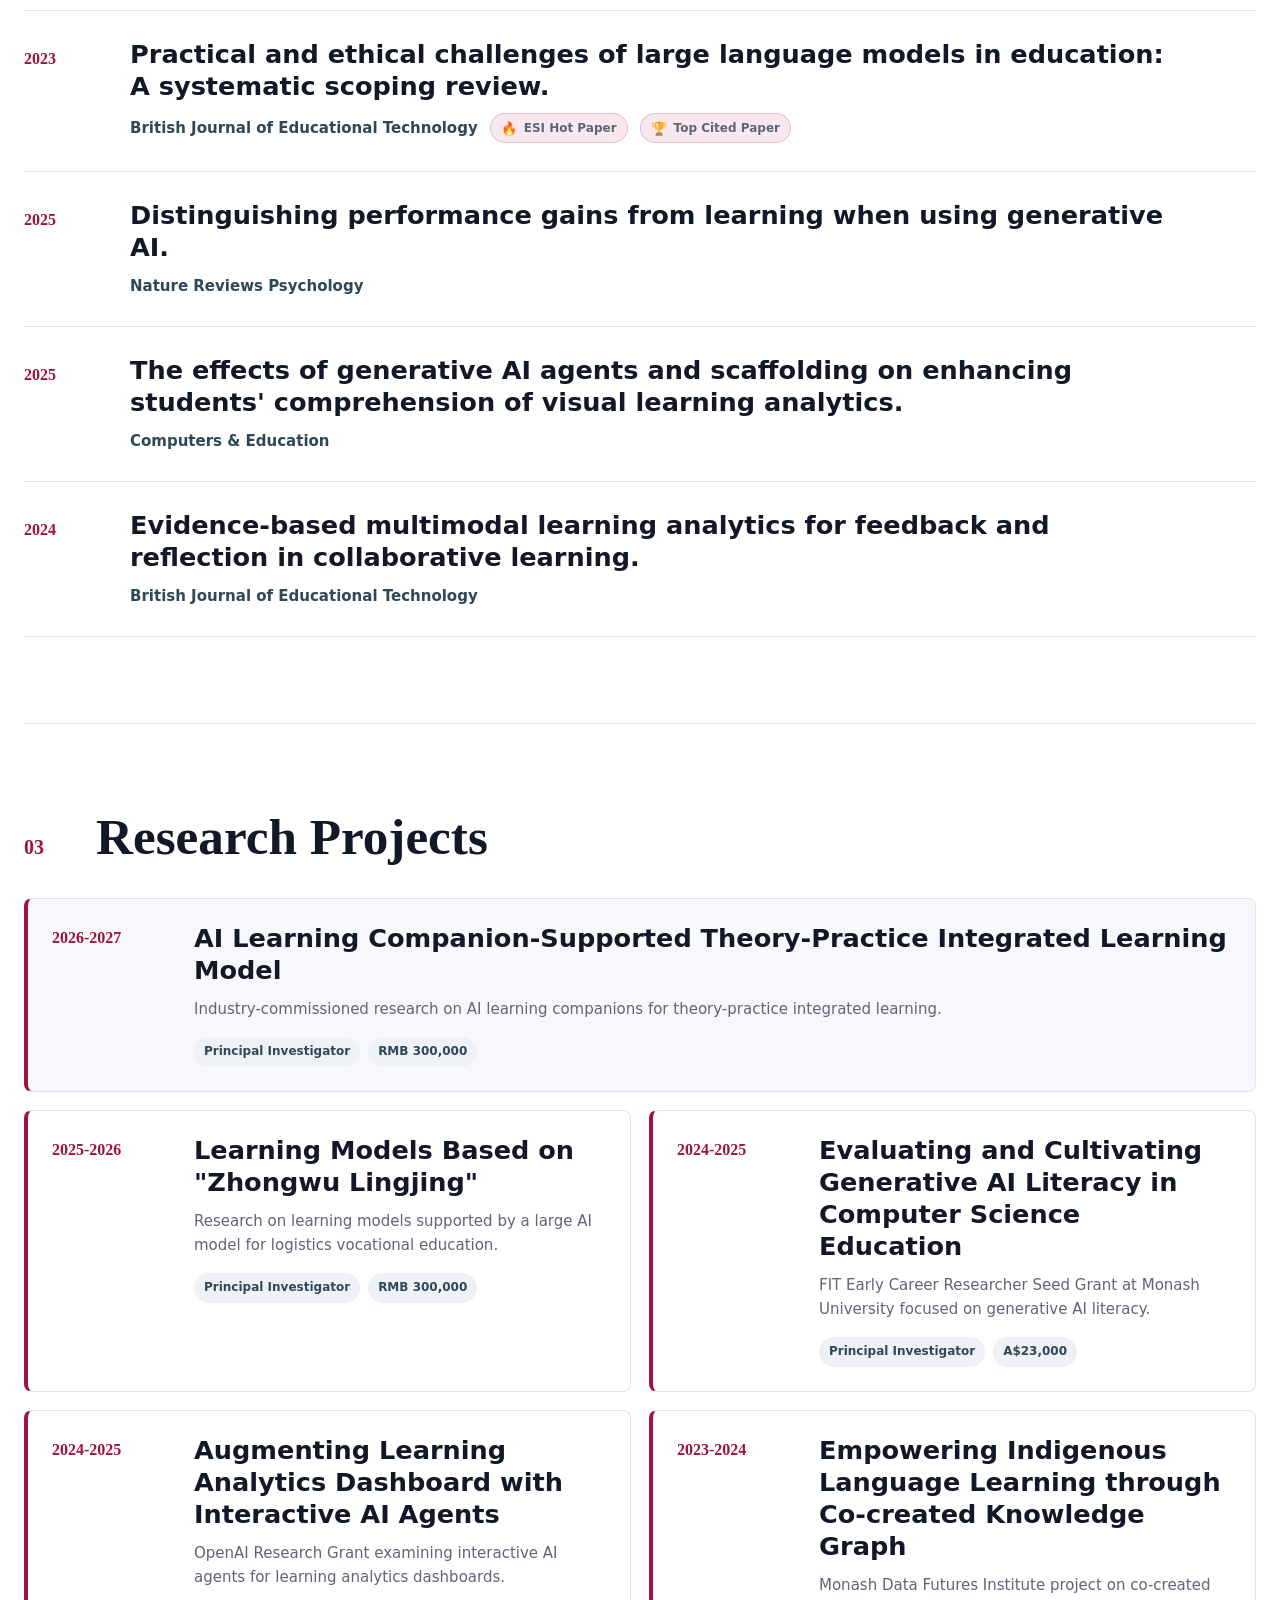
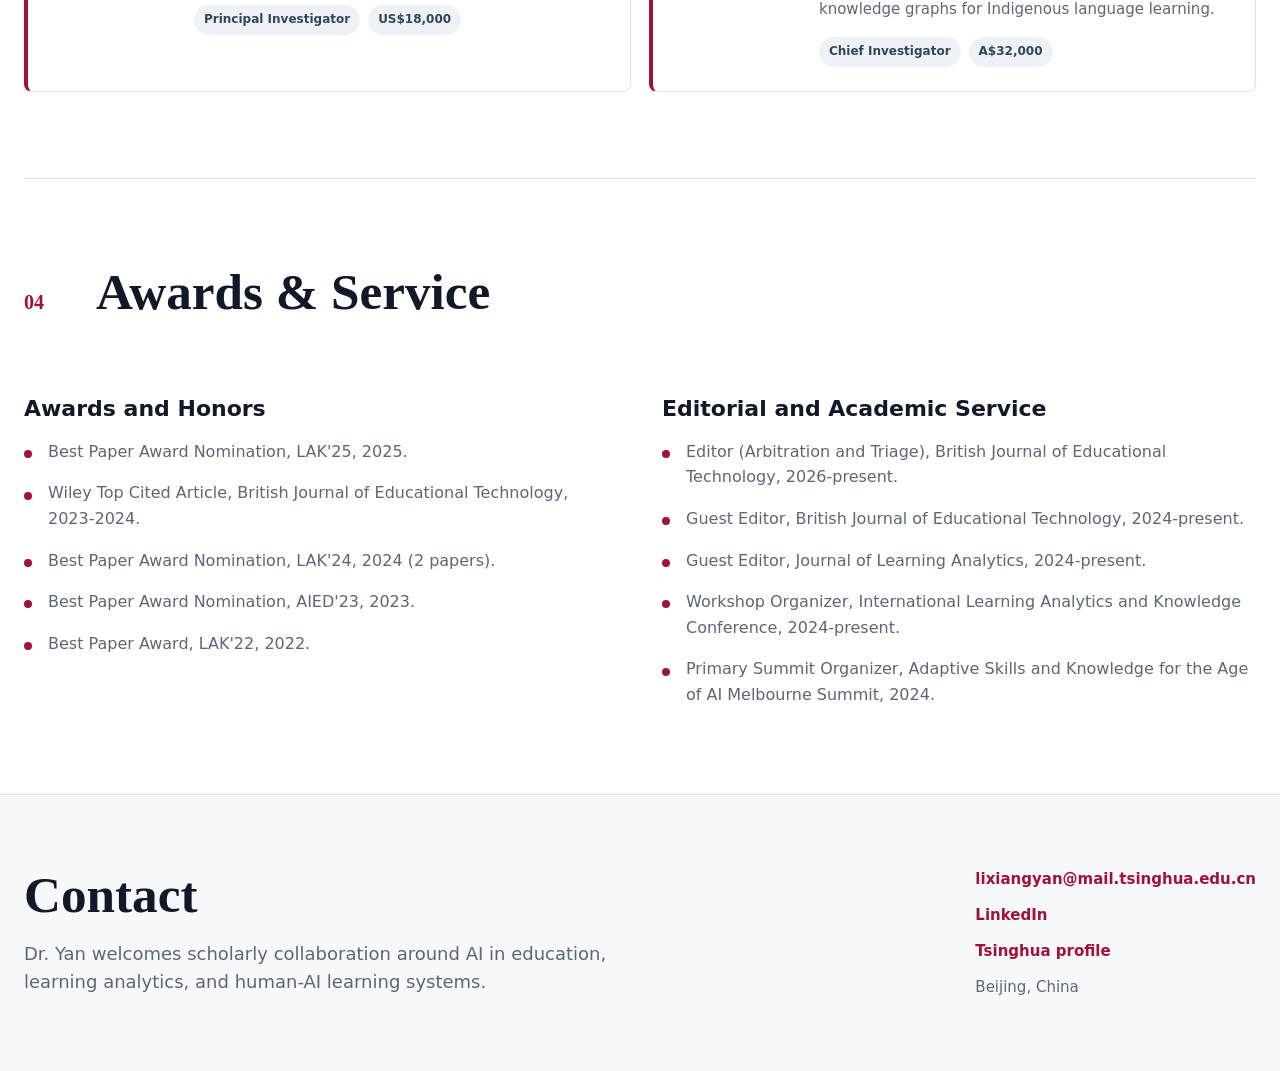
==== commit 0bcc7474: "Improve project layout and external links" ====
--- a/index.html
+++ b/index.html
@@ -191,28 +191,58 @@
         <div class="timeline">
           <article class="timeline-item">
             <time>2026-2027</time>
-            <h3>AI Learning Companion-Supported Theory-Practice Integrated Learning Model</h3>
-            <p>Principal Investigator, industry-commissioned project, RMB 300,000.</p>
+            <div class="project-content">
+              <h3>AI Learning Companion-Supported Theory-Practice Integrated Learning Model</h3>
+              <p>Industry-commissioned research on AI learning companions for theory-practice integrated learning.</p>
+              <div class="project-meta">
+                <span>Principal Investigator</span>
+                <span>RMB 300,000</span>
+              </div>
+            </div>
           </article>
           <article class="timeline-item">
             <time>2025-2026</time>
-            <h3>Learning Models Based on "Zhongwu Lingjing"</h3>
-            <p>Principal Investigator, logistics vocational education large AI model project, RMB 300,000.</p>
+            <div class="project-content">
+              <h3>Learning Models Based on "Zhongwu Lingjing"</h3>
+              <p>Research on learning models supported by a large AI model for logistics vocational education.</p>
+              <div class="project-meta">
+                <span>Principal Investigator</span>
+                <span>RMB 300,000</span>
+              </div>
+            </div>
           </article>
           <article class="timeline-item">
             <time>2024-2025</time>
-            <h3>Evaluating and Cultivating Generative AI Literacy in Computer Science Education</h3>
-            <p>Principal Investigator, FIT Early Career Researcher Seed Grant, Monash University, A$23,000.</p>
+            <div class="project-content">
+              <h3>Evaluating and Cultivating Generative AI Literacy in Computer Science Education</h3>
+              <p>FIT Early Career Researcher Seed Grant at Monash University focused on generative AI literacy.</p>
+              <div class="project-meta">
+                <span>Principal Investigator</span>
+                <span>A$23,000</span>
+              </div>
+            </div>
           </article>
           <article class="timeline-item">
             <time>2024-2025</time>
-            <h3>Augmenting Learning Analytics Dashboard with Interactive AI Agents</h3>
-            <p>Principal Investigator, OpenAI Research Grant, US$18,000.</p>
+            <div class="project-content">
+              <h3>Augmenting Learning Analytics Dashboard with Interactive AI Agents</h3>
+              <p>OpenAI Research Grant examining interactive AI agents for learning analytics dashboards.</p>
+              <div class="project-meta">
+                <span>Principal Investigator</span>
+                <span>US$18,000</span>
+              </div>
+            </div>
           </article>
           <article class="timeline-item">
             <time>2023-2024</time>
-            <h3>Empowering Indigenous Language Learning through Co-created Knowledge Graph</h3>
-            <p>Chief Investigator, Monash Data Futures Institute, A$32,000.</p>
+            <div class="project-content">
+              <h3>Empowering Indigenous Language Learning through Co-created Knowledge Graph</h3>
+              <p>Monash Data Futures Institute project on co-created knowledge graphs for Indigenous language learning.</p>
+              <div class="project-meta">
+                <span>Chief Investigator</span>
+                <span>A$32,000</span>
+              </div>
+            </div>
           </article>
         </div>
       </section>
@@ -252,8 +282,8 @@
           </div>
           <address>
             <a href="mailto:lixiangyan@mail.tsinghua.edu.cn">lixiangyan@mail.tsinghua.edu.cn</a>
-            <a href="https://www.linkedin.com/in/jimmieyan/">LinkedIn</a>
-            <a href="https://www.ioe.tsinghua.edu.cn/info/1131/3718.htm">Tsinghua profile</a>
+            <a href="https://www.linkedin.com/in/jimmieyan/" target="_blank" rel="noopener noreferrer">LinkedIn</a>
+            <a href="https://www.ioe.tsinghua.edu.cn/info/1131/3718.htm" target="_blank" rel="noopener noreferrer">Tsinghua profile</a>
             <span>Beijing, China</span>
           </address>
         </div>
--- a/styles.css
+++ b/styles.css
@@ -469,31 +469,62 @@
 
 .timeline {
   display: grid;
-  grid-template-columns: repeat(5, 1fr);
-  gap: 1px;
-  background: var(--line);
+  grid-template-columns: repeat(2, minmax(0, 1fr));
+  gap: 18px;
+}
+
+.timeline-item {
+  display: grid;
+  grid-template-columns: 116px minmax(0, 1fr);
+  gap: 26px;
+  min-height: 0;
+  padding: 24px;
+  background: #fff;
   border: 1px solid var(--line);
+  border-left: 4px solid var(--accent);
   border-radius: 8px;
-  overflow: hidden;
-}
-
-.timeline-item {
-  display: flex;
-  flex-direction: column;
-  min-height: 300px;
-  padding: 26px;
-  background: #fff;
+}
+
+.timeline-item:first-child {
+  grid-column: 1 / -1;
+  background: var(--surface);
+}
+
+.timeline-item time {
+  display: inline-flex;
+  align-items: flex-start;
+  min-width: 0;
+  padding-top: 2px;
 }
 
 .timeline-item h3 {
-  margin: 18px 0 12px;
-  font-size: 20px;
+  margin: 0 0 10px;
+  font-size: clamp(20px, 2vw, 26px);
   line-height: 1.25;
 }
 
 .timeline-item p {
   margin-bottom: 0;
   font-size: 15px;
+}
+
+.project-meta {
+  display: flex;
+  flex-wrap: wrap;
+  gap: 8px;
+  margin-top: 16px;
+}
+
+.project-meta span {
+  display: inline-flex;
+  align-items: center;
+  min-height: 30px;
+  padding: 0 10px;
+  border-radius: 999px;
+  background: var(--surface-strong);
+  color: var(--blue-gray);
+  font-size: 12px;
+  font-weight: 850;
 }
 
 .awards-grid {
@@ -608,8 +639,9 @@
     grid-template-columns: 1fr;
   }
 
-  .timeline {
-    grid-template-columns: 1fr 1fr;
+  .timeline,
+  .timeline-item:first-child {
+    grid-template-columns: 1fr;
   }
 }
 
@@ -661,8 +693,12 @@
     padding-top: 0;
   }
 
+  .timeline {
+    grid-template-columns: 1fr;
+  }
+
   .focus-panel ul,
-  .timeline {
+  .timeline-item {
     grid-template-columns: 1fr;
   }
 
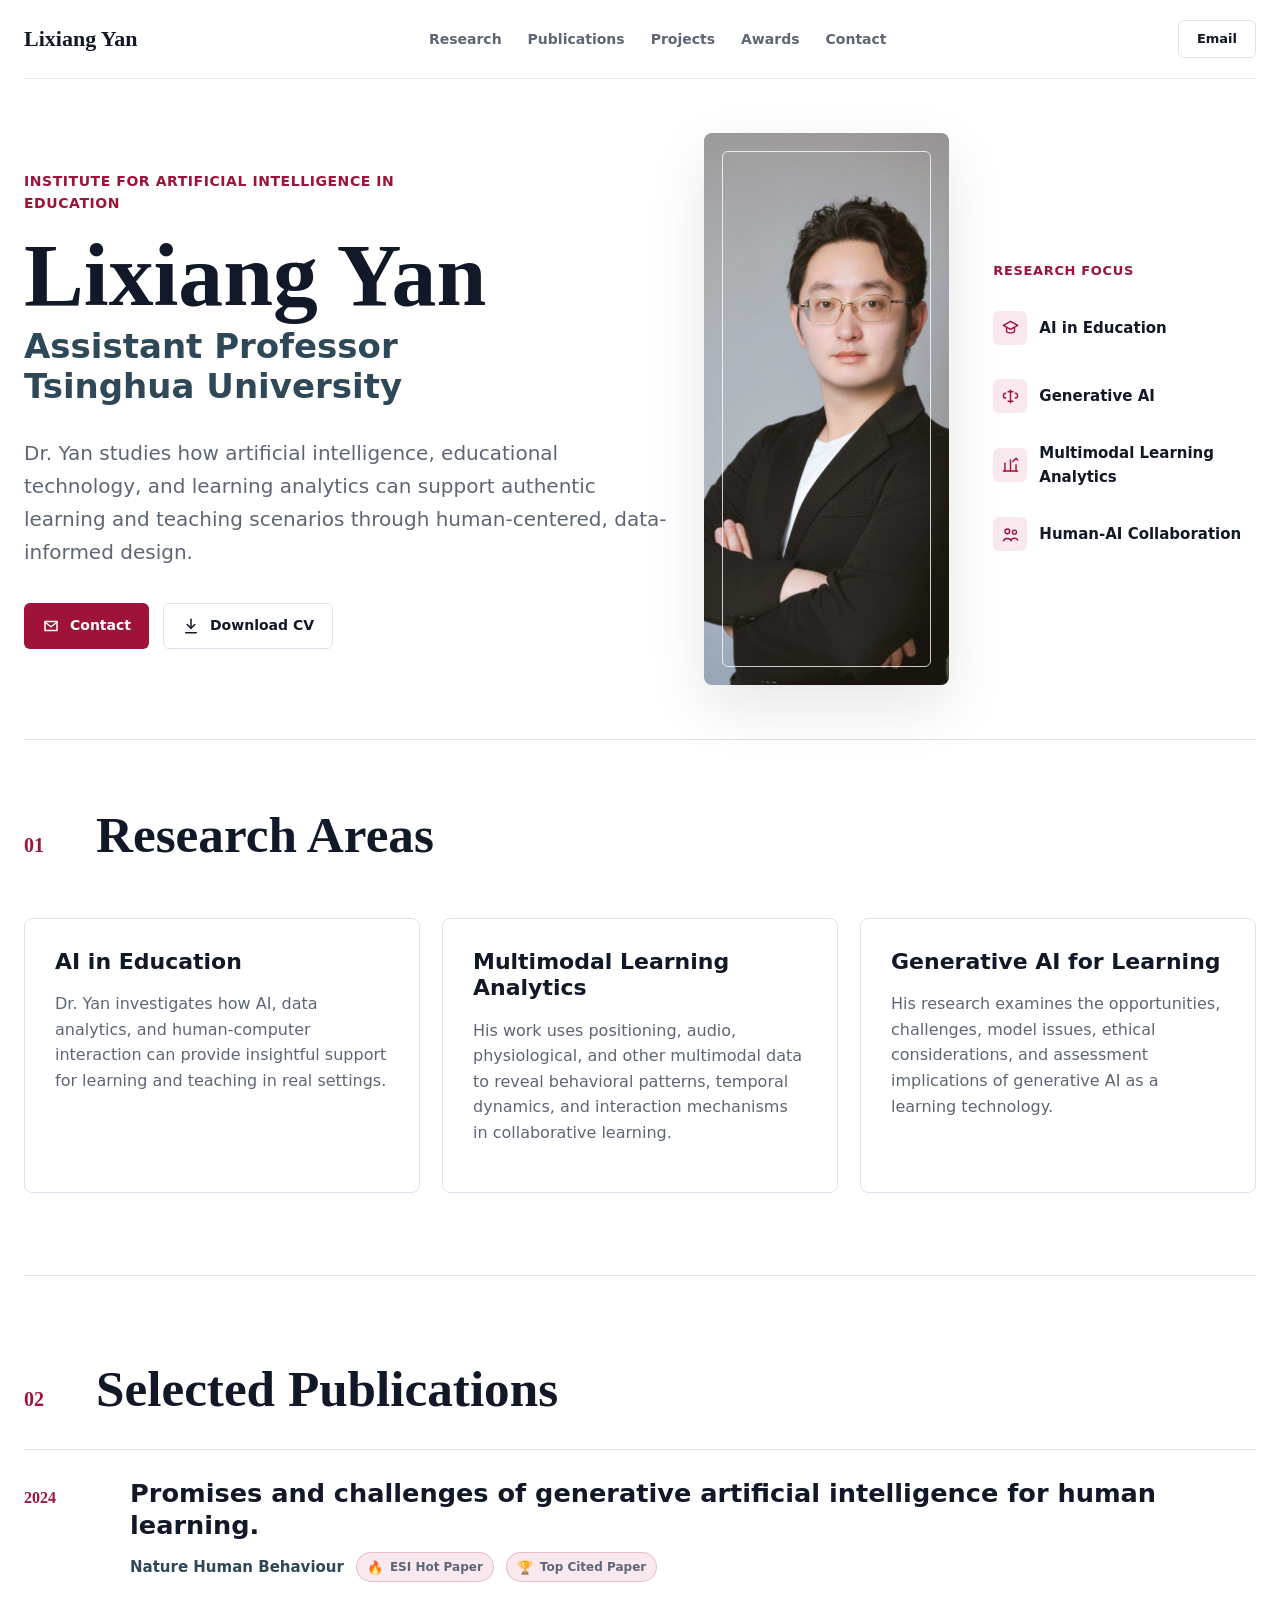
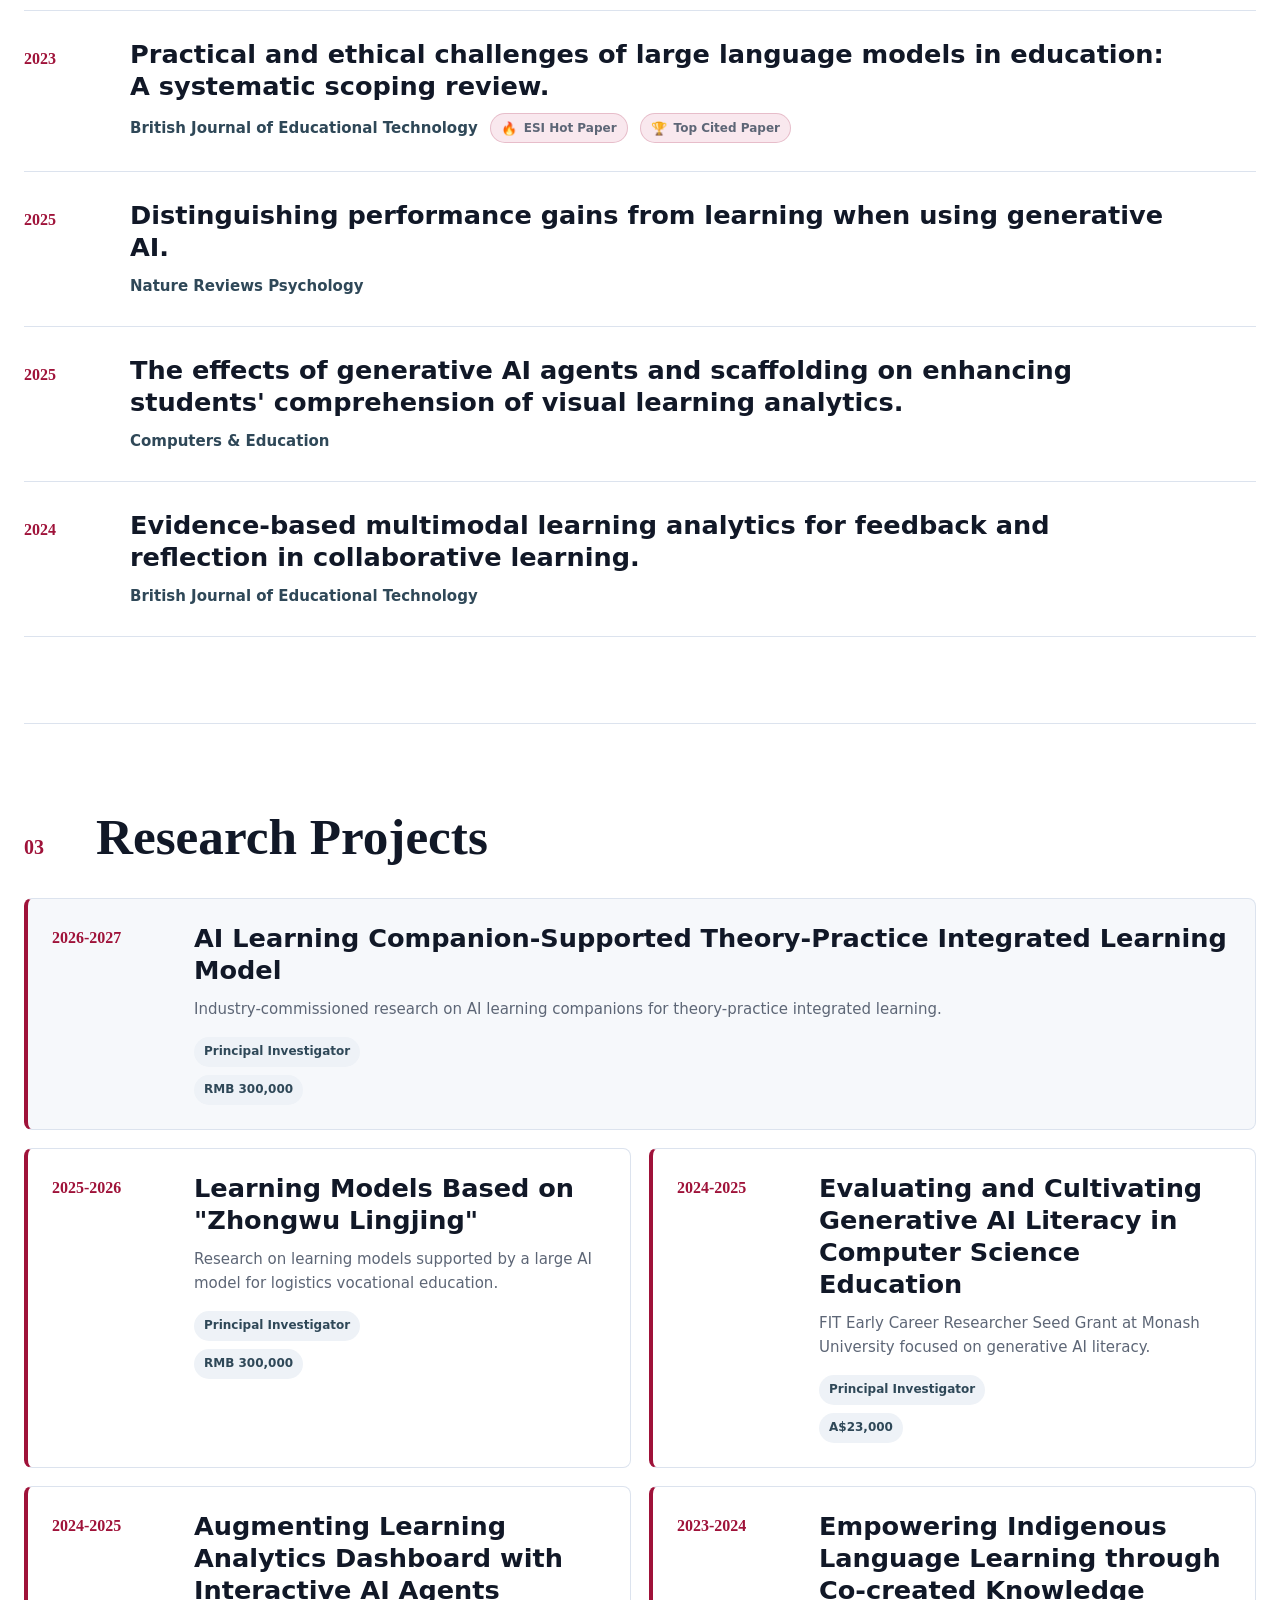
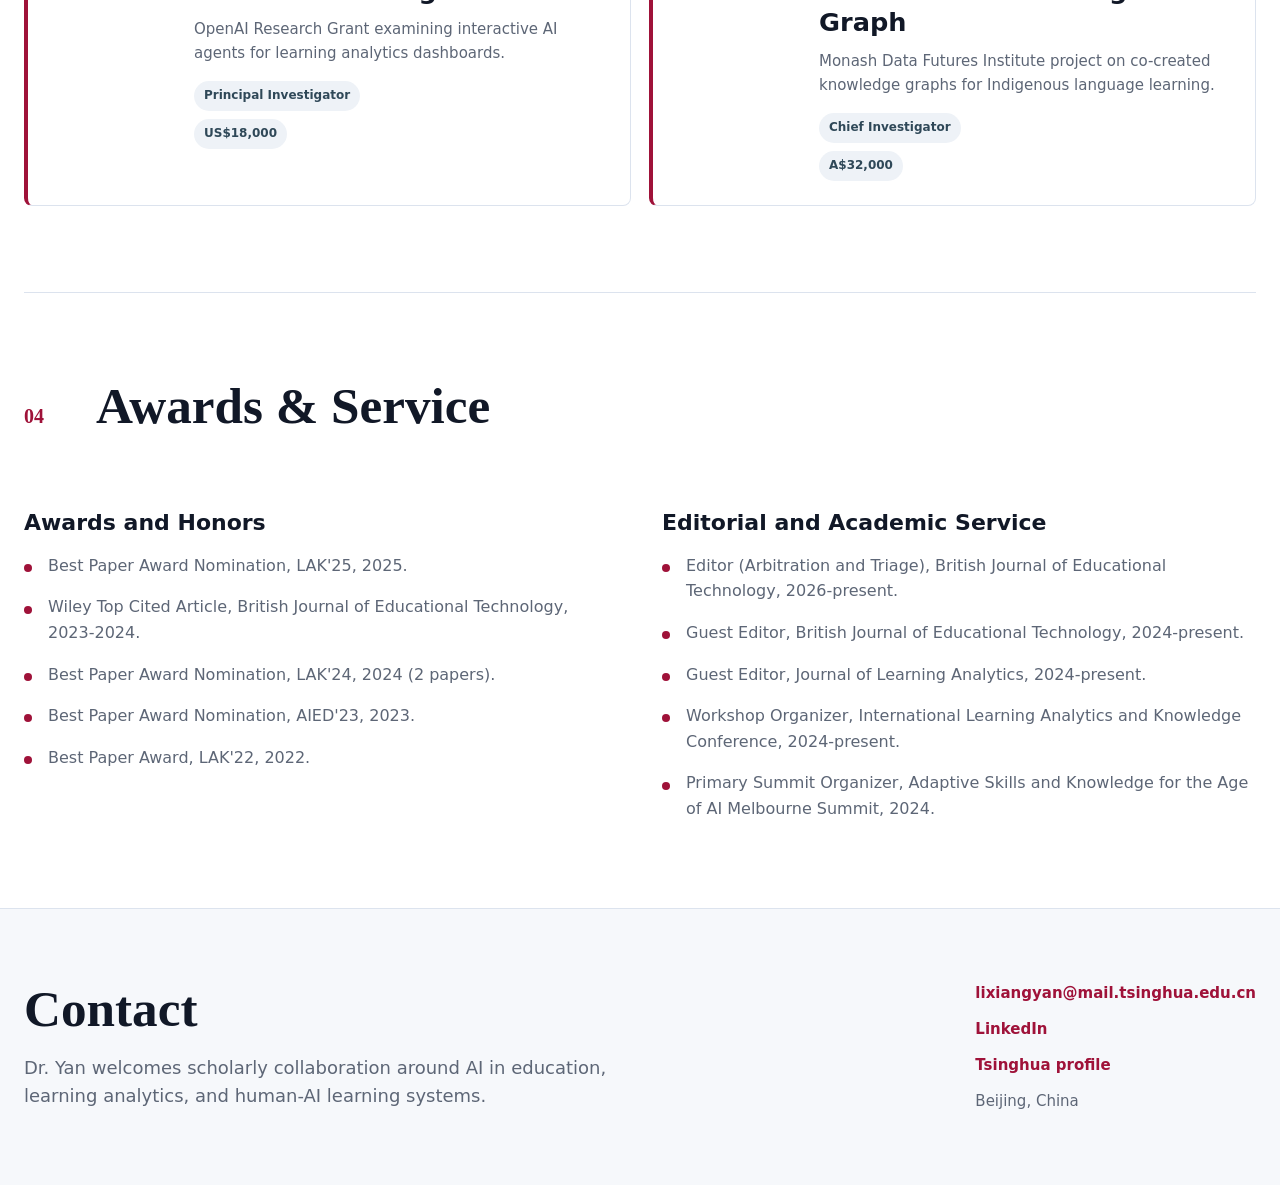
==== commit cab8a6bd: "Adjust hero role and project funding layout" ====
--- a/index.html
+++ b/index.html
@@ -28,7 +28,10 @@
         <div class="hero-copy">
           <p class="institution">Institute for Artificial Intelligence in Education</p>
           <h1 id="hero-title">Lixiang Yan</h1>
-          <p class="role">Assistant Professor, Tsinghua University</p>
+          <p class="role">
+            Assistant Professor<br />
+            Tsinghua University
+          </p>
           <p class="hero-summary">
             Dr. Yan studies how artificial intelligence, educational technology, and learning analytics can support authentic learning and teaching scenarios through human-centered, data-informed design.
           </p>
@@ -195,8 +198,8 @@
               <h3>AI Learning Companion-Supported Theory-Practice Integrated Learning Model</h3>
               <p>Industry-commissioned research on AI learning companions for theory-practice integrated learning.</p>
               <div class="project-meta">
-                <span>Principal Investigator</span>
-                <span>RMB 300,000</span>
+                <span class="project-role">Principal Investigator</span>
+                <span class="project-amount">RMB 300,000</span>
               </div>
             </div>
           </article>
@@ -206,8 +209,8 @@
               <h3>Learning Models Based on "Zhongwu Lingjing"</h3>
               <p>Research on learning models supported by a large AI model for logistics vocational education.</p>
               <div class="project-meta">
-                <span>Principal Investigator</span>
-                <span>RMB 300,000</span>
+                <span class="project-role">Principal Investigator</span>
+                <span class="project-amount">RMB 300,000</span>
               </div>
             </div>
           </article>
@@ -217,8 +220,8 @@
               <h3>Evaluating and Cultivating Generative AI Literacy in Computer Science Education</h3>
               <p>FIT Early Career Researcher Seed Grant at Monash University focused on generative AI literacy.</p>
               <div class="project-meta">
-                <span>Principal Investigator</span>
-                <span>A$23,000</span>
+                <span class="project-role">Principal Investigator</span>
+                <span class="project-amount">A$23,000</span>
               </div>
             </div>
           </article>
@@ -228,8 +231,8 @@
               <h3>Augmenting Learning Analytics Dashboard with Interactive AI Agents</h3>
               <p>OpenAI Research Grant examining interactive AI agents for learning analytics dashboards.</p>
               <div class="project-meta">
-                <span>Principal Investigator</span>
-                <span>US$18,000</span>
+                <span class="project-role">Principal Investigator</span>
+                <span class="project-amount">US$18,000</span>
               </div>
             </div>
           </article>
@@ -239,8 +242,8 @@
               <h3>Empowering Indigenous Language Learning through Co-created Knowledge Graph</h3>
               <p>Monash Data Futures Institute project on co-created knowledge graphs for Indigenous language learning.</p>
               <div class="project-meta">
-                <span>Chief Investigator</span>
-                <span>A$32,000</span>
+                <span class="project-role">Chief Investigator</span>
+                <span class="project-amount">A$32,000</span>
               </div>
             </div>
           </article>
--- a/styles.css
+++ b/styles.css
@@ -509,9 +509,9 @@
 }
 
 .project-meta {
-  display: flex;
-  flex-wrap: wrap;
+  display: grid;
   gap: 8px;
+  justify-items: start;
   margin-top: 16px;
 }
 
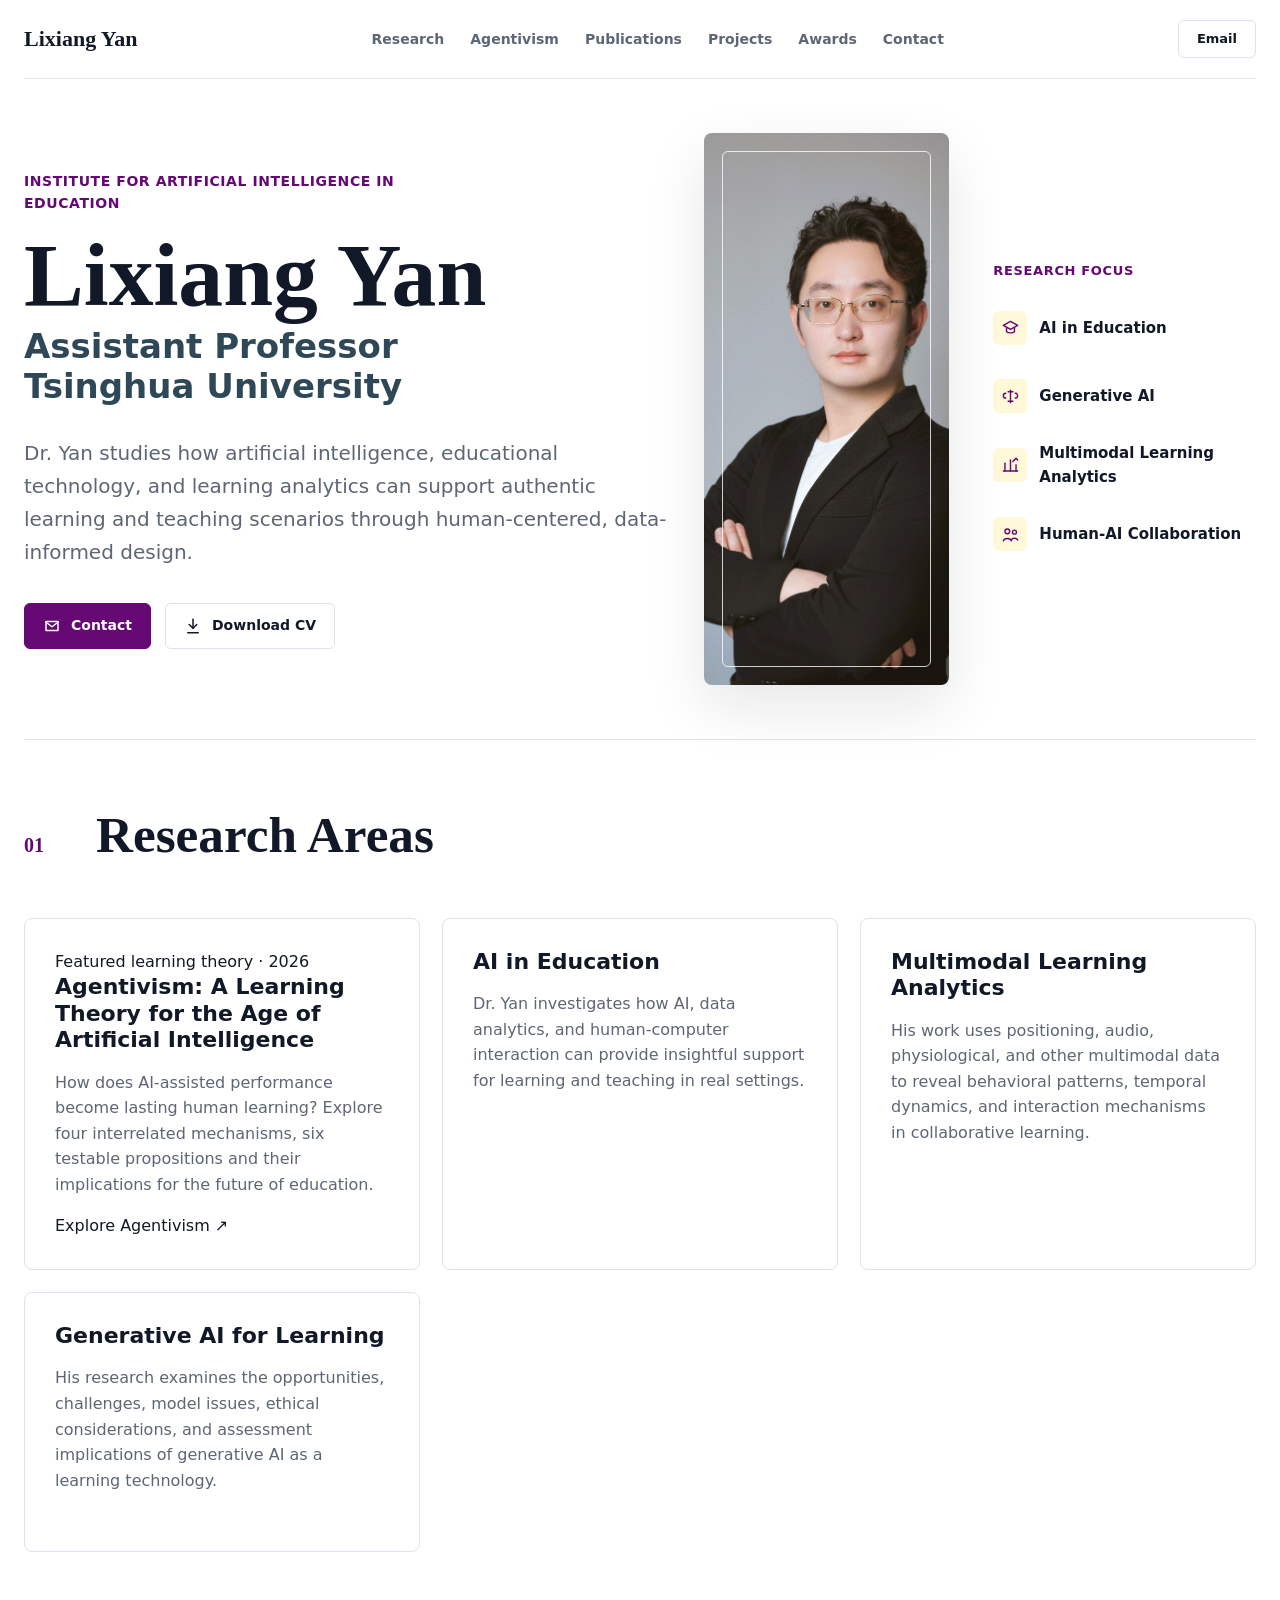
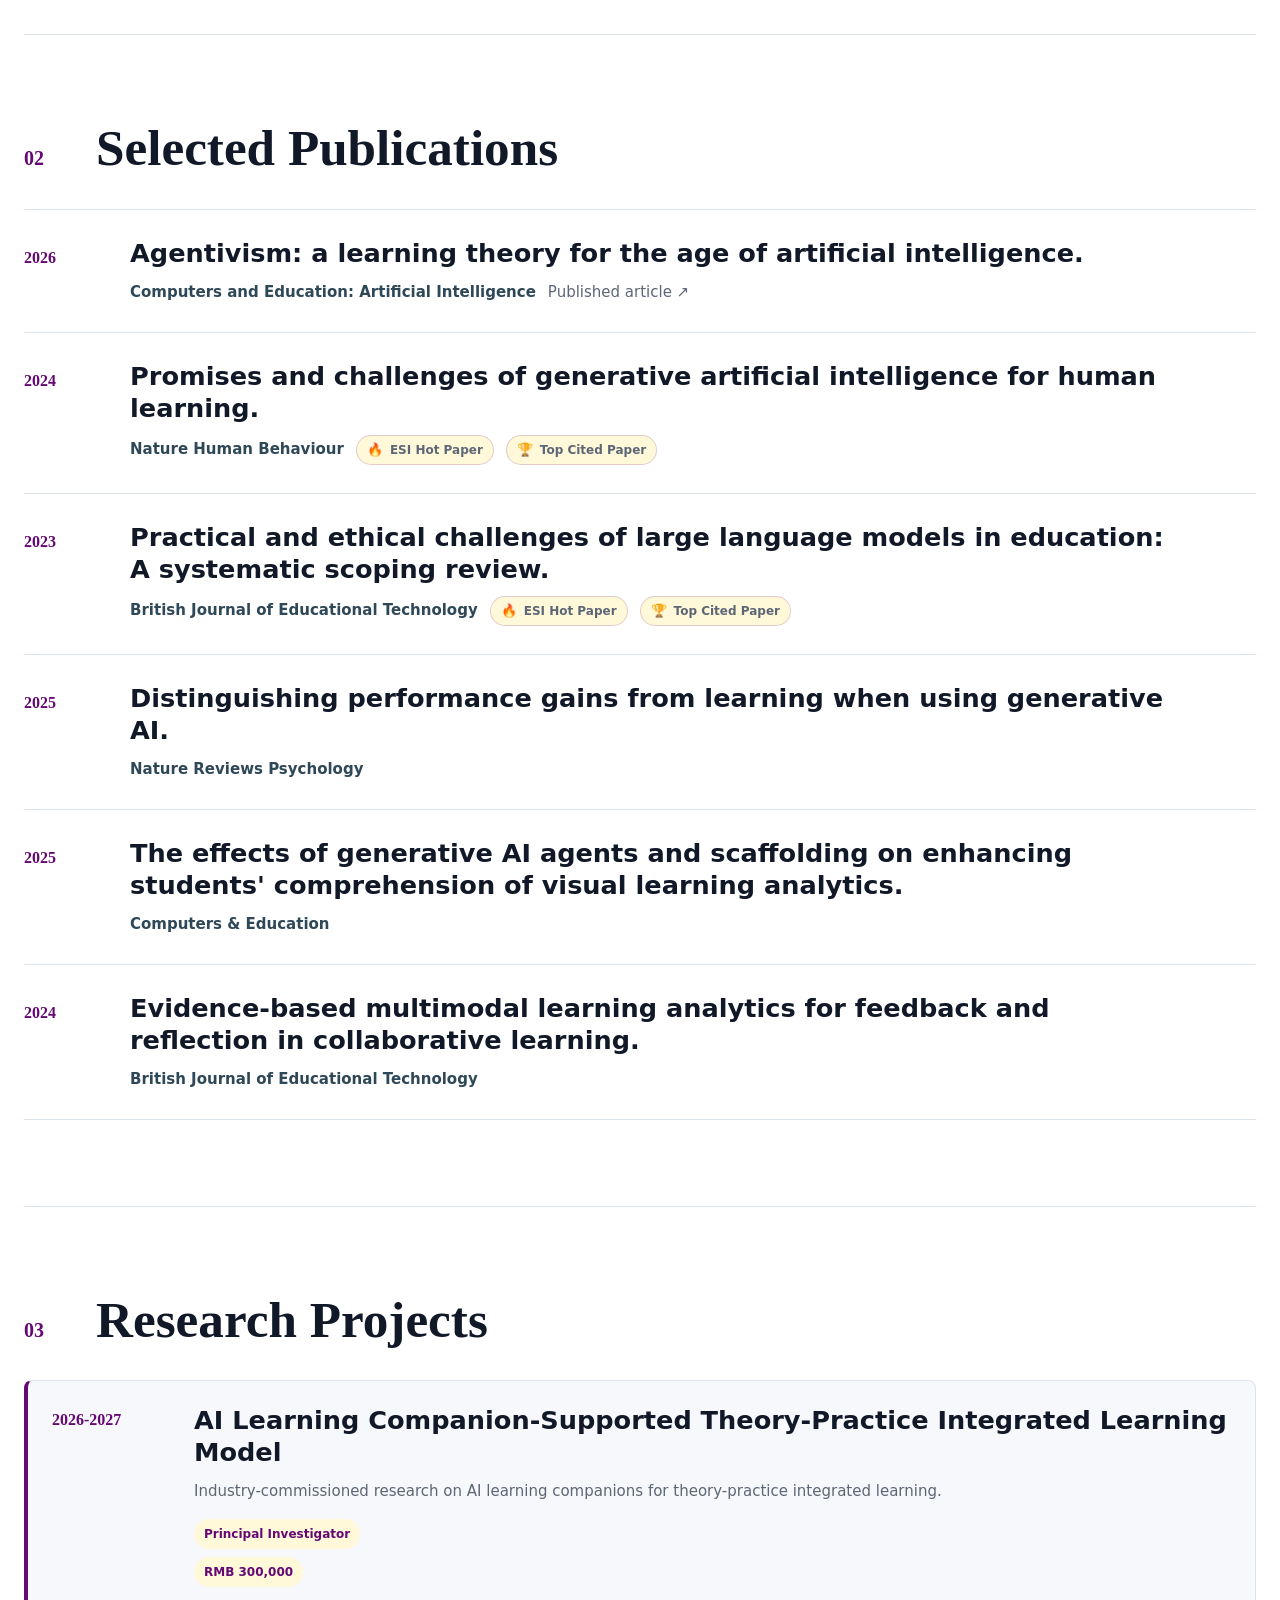
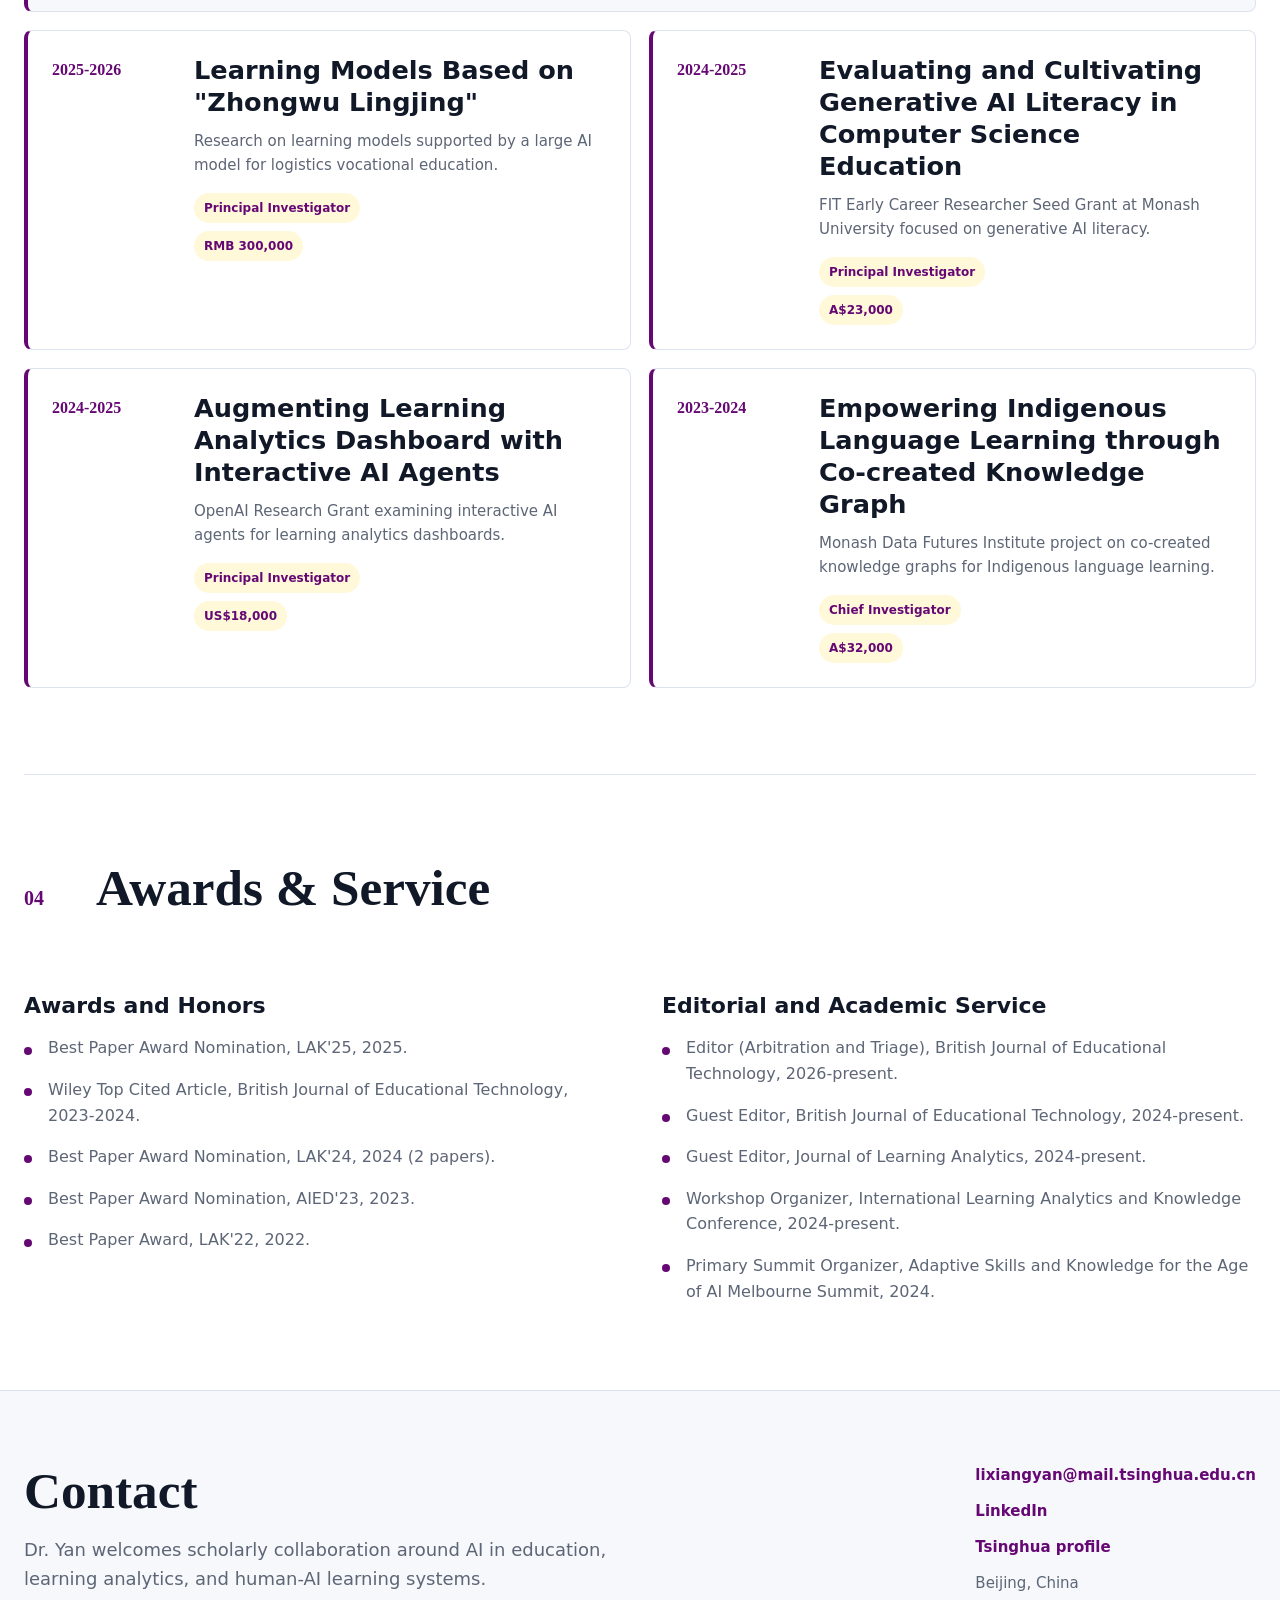
==== commit e51a3cc3: "Feature Agentivism in research profile navigation and publications" ====
--- a/index.html
+++ b/index.html
@@ -15,6 +15,7 @@
       <a class="wordmark" href="#top" aria-label="Lixiang Yan home">Lixiang Yan</a>
       <nav class="nav" aria-label="Primary navigation">
         <a href="#research">Research</a>
+        <a href="agentivism/">Agentivism</a>
         <a href="#publications">Publications</a>
         <a href="#projects">Projects</a>
         <a href="#awards">Awards</a>
@@ -94,6 +95,12 @@
           <span>01</span>
           <h2 id="research-title">Research Areas</h2>
         </div>
+        <article class="research-card agentivism-feature">
+          <div class="agentivism-feature-kicker">Featured learning theory · 2026</div>
+          <h3>Agentivism: A Learning Theory for the Age of Artificial Intelligence</h3>
+          <p>How does AI-assisted performance become lasting human learning? Explore four interrelated mechanisms, six testable propositions and their implications for the future of education.</p>
+          <a class="agentivism-feature-link" href="agentivism/">Explore Agentivism <span aria-hidden="true">↗</span></a>
+        </article>
         <article class="research-card">
           <h3>AI in Education</h3>
           <p>
@@ -120,6 +127,13 @@
           <h2 id="publications-title">Selected Publications</h2>
         </div>
         <div class="publication-list">
+          <article class="publication">
+            <span class="pub-year">2026</span>
+            <div class="pub-body">
+              <h3><a href="agentivism/">Agentivism: a learning theory for the age of artificial intelligence.</a></h3>
+              <p class="journal"><strong>Computers and Education: Artificial Intelligence</strong> <a href="https://doi.org/10.1016/j.caeai.2026.100684" target="_blank" rel="noopener noreferrer">Published article ↗</a></p>
+            </div>
+          </article>
           <article class="publication">
             <span class="pub-year">2024</span>
             <div class="pub-body">
--- a/styles.css
+++ b/styles.css
@@ -6,9 +6,12 @@
   --muted: #5d6676;
   --soft: #8a94a6;
   --line: #dce3ee;
-  --accent: #9f1239;
-  --accent-deep: #7f0d2d;
-  --accent-soft: #f9e8ee;
+  --tsinghua-purple: #660874;
+  --tsinghua-gold: #e6c84f;
+  --accent: var(--tsinghua-purple);
+  --accent-deep: #4e0659;
+  --accent-soft: #f6edf8;
+  --gold-soft: #fff8d9;
   --blue-gray: #2f4858;
   --shadow: 0 22px 60px rgba(17, 24, 39, 0.1);
   --max: 1280px;
@@ -207,11 +210,13 @@
 .button-primary {
   background: var(--accent);
   color: #fff;
+  border: 1px solid var(--accent);
 }
 
 .button-primary:hover,
 .button-primary:focus-visible {
   background: var(--accent-deep);
+  border-color: var(--accent-deep);
   transform: translateY(-1px);
 }
 
@@ -302,7 +307,7 @@
   width: 34px;
   height: 34px;
   border-radius: 6px;
-  background: var(--accent-soft);
+  background: var(--gold-soft);
   color: var(--accent);
 }
 
@@ -452,9 +457,9 @@
   gap: 7px;
   min-height: 30px;
   padding: 0 10px;
-  border: 1px solid rgba(159, 18, 57, 0.2);
+  border: 1px solid rgba(102, 8, 116, 0.18);
   border-radius: 999px;
-  background: var(--accent-soft);
+  background: var(--gold-soft);
   color: var(--accent);
   font-size: 12px;
   font-weight: 850;
@@ -521,8 +526,8 @@
   min-height: 30px;
   padding: 0 10px;
   border-radius: 999px;
-  background: var(--surface-strong);
-  color: var(--blue-gray);
+  background: var(--gold-soft);
+  color: var(--accent);
   font-size: 12px;
   font-weight: 850;
 }
